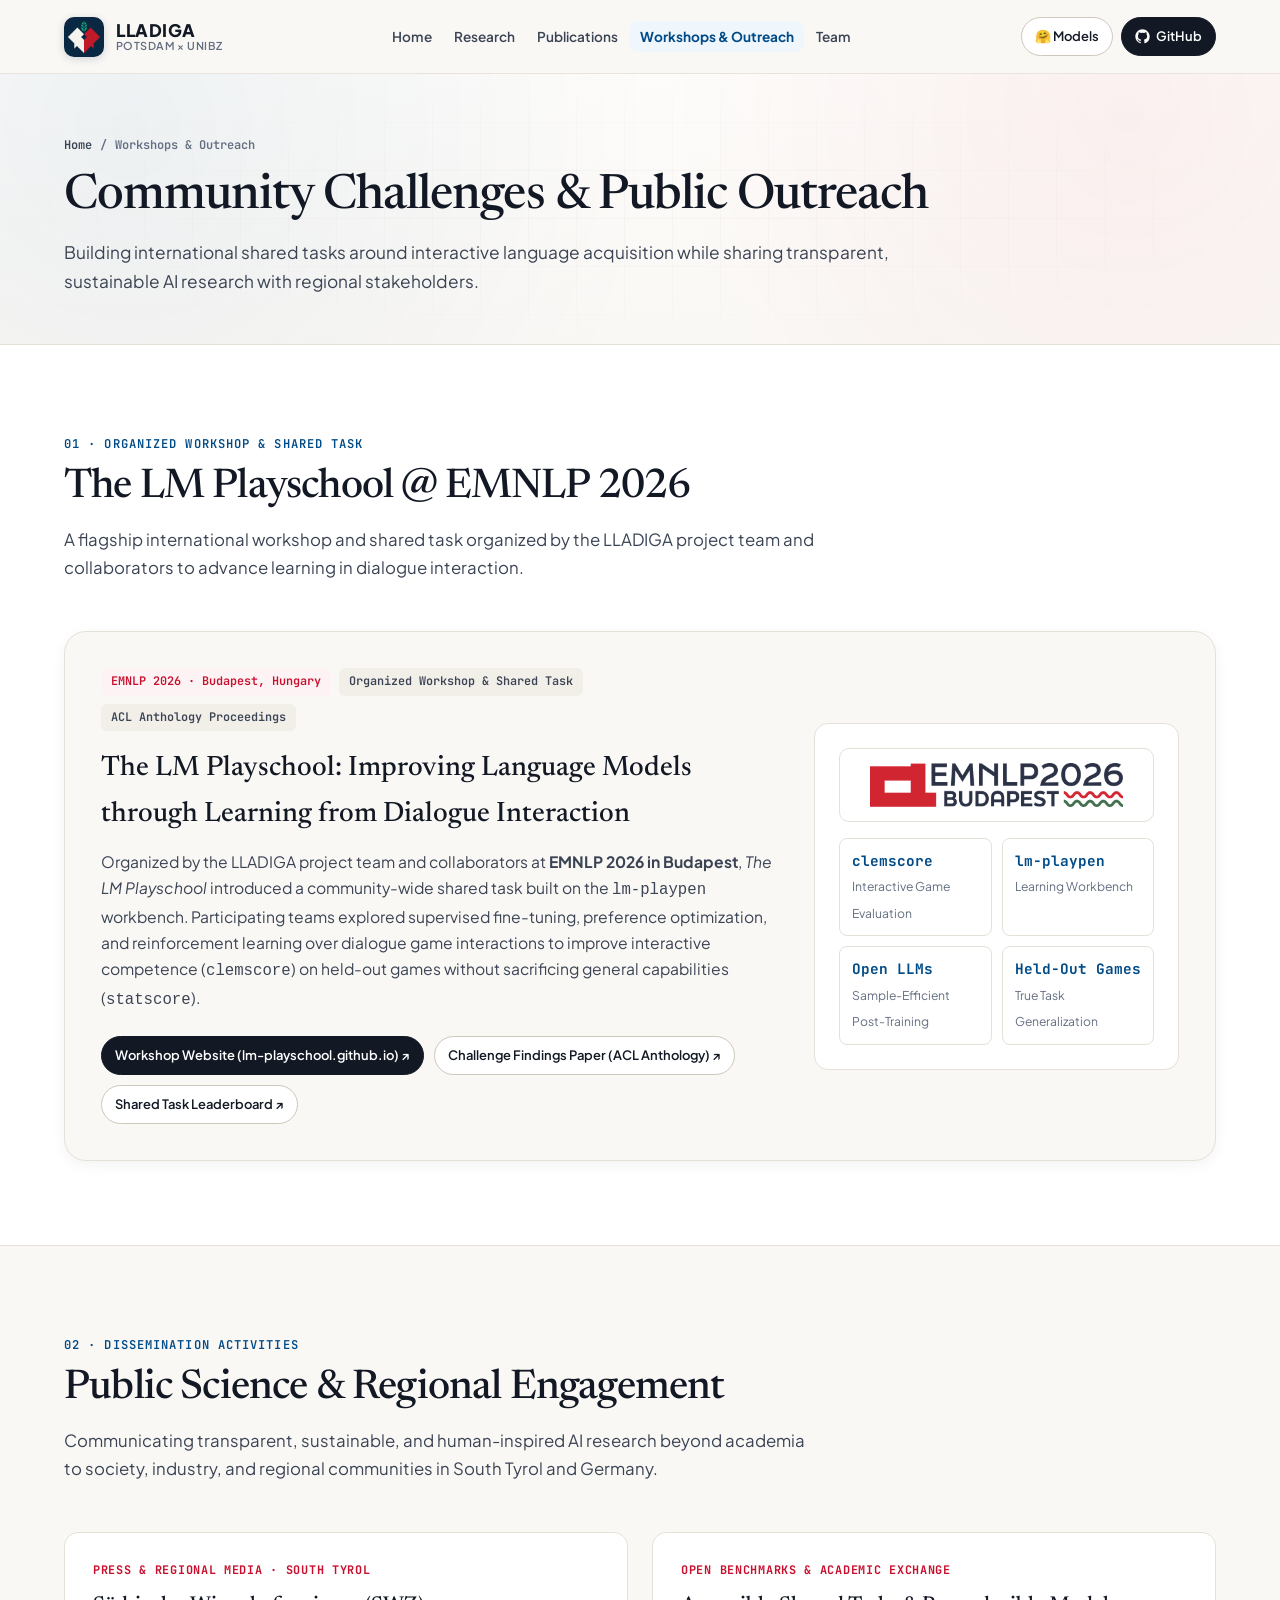
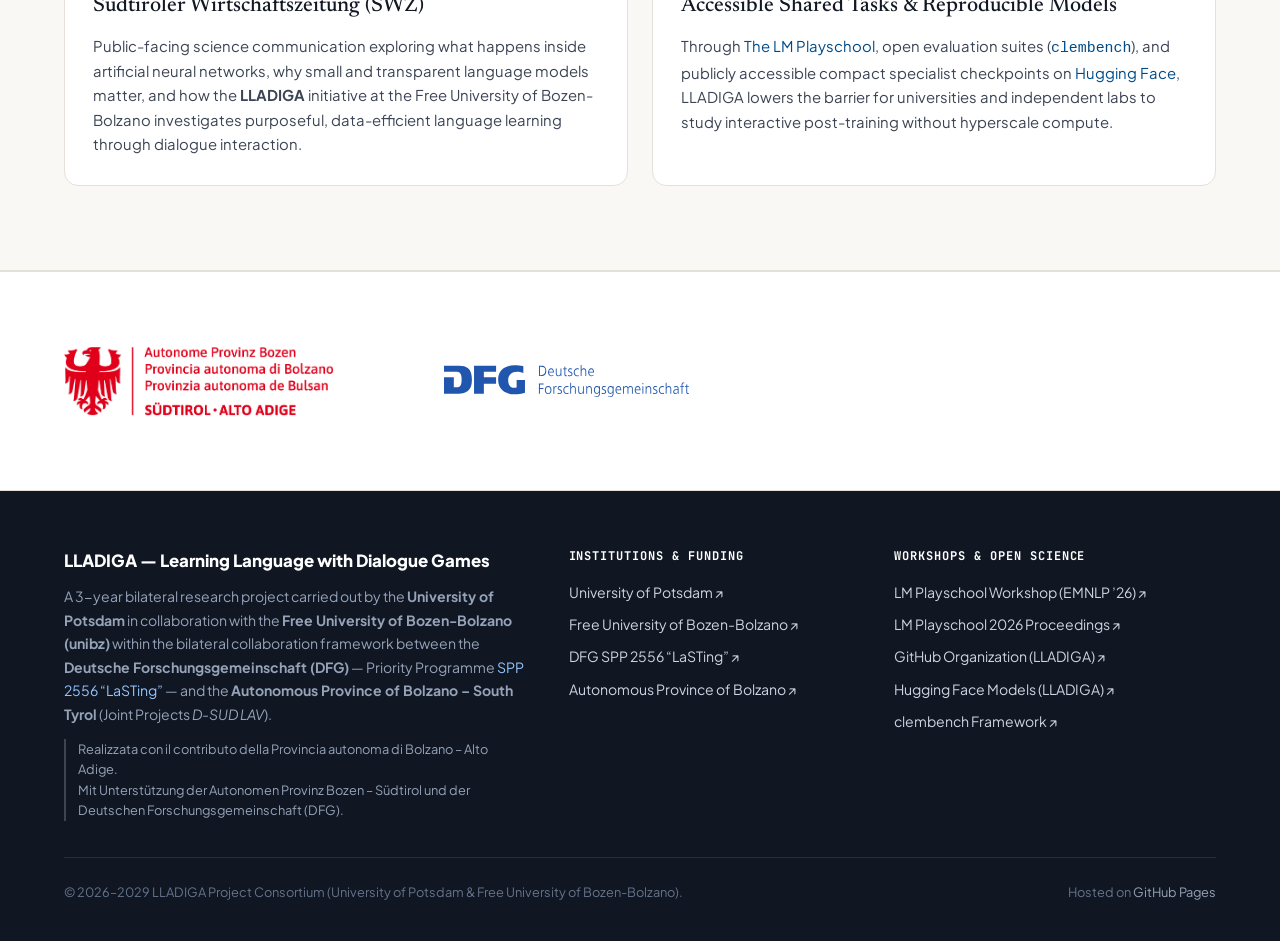
==== community/index.html @ 2b4e980a "Refactor into multi-page architecture and add custom LLADIGA emblem icon" ====
<!DOCTYPE html>
<html lang="en">
<head>
  <meta charset="utf-8" />
  <meta name="viewport" content="width=device-width, initial-scale=1" />
  <title>Workshops &amp; Public Outreach — LLADIGA | University of Potsdam &amp; unibz</title>
  <meta name="description" content="Community challenges, The LM Playschool Workshop @ EMNLP 2026 organized by the LLADIGA team, and regional public science outreach." />
  <link rel="canonical" href="https://lladiga.github.io/community/" />

  <meta property="og:type" content="website" />
  <meta property="og:site_name" content="LLADIGA Project" />
  <meta property="og:title" content="Workshops &amp; Public Outreach — LLADIGA" />
  <meta property="og:description" content="The LM Playschool Workshop &amp; Shared Task @ EMNLP 2026 and public dissemination activities in South Tyrol and Germany." />
  <meta property="og:url" content="https://lladiga.github.io/community/" />
  <meta property="og:image" content="https://lladiga.github.io/assets/img/lladiga-teaser.jpg" />

  <link rel="icon" type="image/png" sizes="64x64" href="/assets/img/favicon.png" />
  <link rel="apple-touch-icon" href="/assets/img/lladiga-icon.png" />

  <link rel="preconnect" href="https://fonts.googleapis.com" />
  <link rel="preconnect" href="https://fonts.gstatic.com" crossorigin />
  <link href="https://fonts.googleapis.com/css2?family=JetBrains+Mono:wght@400;500;600;700&amp;family=Newsreader:ital,opsz,wght@0,6..72,400;0,6..72,500;0,6..72,600;1,6..72,400;1,6..72,500&amp;family=Plus+Jakarta+Sans:wght@400;500;600;700;800&amp;display=swap" rel="stylesheet" />

  <link rel="stylesheet" href="/assets/css/styles.css" />
</head>
<body>
  <a href="#main-content" class="skip-link">Skip to main content</a>

  <header class="site-header" id="site-header">
    <div class="container nav-inner">
      <a href="/" class="brand-link" aria-label="LLADIGA Home">
        <img src="/assets/img/lladiga-icon.png" alt="LLADIGA Emblem" class="brand-mark" width="40" height="40" />
        <span class="brand-text-wrap">
          <span class="brand-acronym">LLADIGA</span>
          <span class="brand-sub">Potsdam × unibz</span>
        </span>
      </a>

      <nav aria-label="Primary Navigation">
        <ul class="nav-links" id="nav-links">
          <li><a href="/">Home</a></li>
          <li><a href="/research/">Research</a></li>
          <li><a href="/publications/">Publications</a></li>
          <li><a href="/community/" class="active" aria-current="page">Workshops &amp; Outreach</a></li>
          <li><a href="/team/">Team</a></li>
        </ul>
      </nav>

      <div class="nav-actions">
        <a href="https://huggingface.co/LLADIGA" target="_blank" rel="noopener noreferrer" class="btn-pill" title="LLADIGA Models on Hugging Face">
          <span>🤗 Models</span>
        </a>
        <a href="https://github.com/LLADIGA" target="_blank" rel="noopener noreferrer" class="btn-pill primary" title="LLADIGA GitHub Organization">
          <svg width="15" height="15" viewBox="0 0 24 24" fill="currentColor" aria-hidden="true"><path d="M12 .5C5.73.5.5 5.74.5 12.02c0 5.1 3.29 9.42 7.86 10.95.58.1.79-.25.79-.56v-2.02c-3.2.7-3.87-1.54-3.87-1.54-.52-1.34-1.28-1.7-1.28-1.7-1.05-.72.08-.7.08-.7 1.16.08 1.77 1.2 1.77 1.2 1.03 1.77 2.7 1.26 3.36.96.1-.75.4-1.26.73-1.55-2.55-.29-5.23-1.28-5.23-5.7 0-1.26.45-2.29 1.19-3.1-.12-.29-.52-1.47.11-3.06 0 0 .97-.31 3.18 1.18a11.05 11.05 0 0 1 5.8 0c2.2-1.49 3.17-1.18 3.17-1.18.63 1.59.23 2.77.12 3.06.74.81 1.18 1.84 1.18 3.1 0 4.43-2.69 5.4-5.25 5.69.41.36.78 1.06.78 2.14v3.17c0 .31.21.67.8.56A11.53 11.53 0 0 0 23.5 12.02C23.5 5.74 18.27.5 12 .5Z"/></svg>
          <span>GitHub</span>
        </a>
        <button class="mobile-menu-btn" id="mobile-menu-btn" aria-label="Toggle navigation menu" aria-expanded="false" aria-controls="nav-links">
          <svg width="20" height="20" viewBox="0 0 24 24" fill="none" stroke="currentColor" stroke-width="2.2" stroke-linecap="round"><line x1="3" y1="6" x2="21" y2="6"/><line x1="3" y1="12" x2="21" y2="12"/><line x1="3" y1="18" x2="21" y2="18"/></svg>
        </button>
      </div>
    </div>
  </header>

  <main id="main-content">
    <!-- Page Masthead -->
    <section class="page-hero">
      <div class="hero-grid-bg" aria-hidden="true"></div>
      <div class="container" style="position: relative;">
        <div class="breadcrumb">
          <a href="/">Home</a>
          <span>/</span>
          <span>Workshops &amp; Outreach</span>
        </div>
        <h1 class="page-hero-title">Community Challenges &amp; Public Outreach</h1>
        <p class="page-hero-desc">
          Building international shared tasks around interactive language acquisition while sharing transparent, sustainable AI research with regional stakeholders.
        </p>
      </div>
    </section>

    <!-- 1. Community Challenges: The LM Playschool @ EMNLP 2026 -->
    <section class="section alt-bg">
      <div class="container">
        <div class="section-header">
          <span class="section-kicker">01 · Organized Workshop &amp; Shared Task</span>
          <h2 class="section-title">The LM Playschool @ EMNLP 2026</h2>
          <p class="section-desc">
            A flagship international workshop and shared task organized by the LLADIGA project team and collaborators to advance learning in dialogue interaction.
          </p>
        </div>

        <div class="challenge-spotlight" style="background: var(--bg-canvas);">
          <div>
            <div class="event-meta-pills">
              <span class="event-pill live">EMNLP 2026 · Budapest, Hungary</span>
              <span class="event-pill">Organized Workshop &amp; Shared Task</span>
              <span class="event-pill">ACL Anthology Proceedings</span>
            </div>
            <h3>The LM Playschool: Improving Language Models through Learning from Dialogue Interaction</h3>
            <p>
              Organized by the LLADIGA project team and collaborators at <strong>EMNLP 2026 in Budapest</strong>, <em>The LM Playschool</em> introduced a community-wide shared task built on the <code>lm-playpen</code> workbench. Participating teams explored supervised fine-tuning, preference optimization, and reinforcement learning over dialogue game interactions to improve interactive competence (<code>clemscore</code>) on held-out games without sacrificing general capabilities (<code>statscore</code>).
            </p>
            <div class="pub-actions">
              <a href="https://lm-playschool.github.io/" target="_blank" rel="noopener noreferrer" class="btn-pill primary">
                <span>Workshop Website (lm-playschool.github.io) ↗</span>
              </a>
              <a href="https://aclanthology.org/2026.lmplayschool-1.9/" target="_blank" rel="noopener noreferrer" class="btn-pill">
                <span>Challenge Findings Paper (ACL Anthology) ↗</span>
              </a>
              <a href="https://lm-playschool.github.io/leaderboard" target="_blank" rel="noopener noreferrer" class="btn-pill">
                <span>Shared Task Leaderboard ↗</span>
              </a>
            </div>
          </div>

          <div class="challenge-side-card" style="background: var(--bg-surface);">
            <div class="emnlp-logo-wrap">
              <img src="/assets/img/logos/emnlp2026.png" alt="EMNLP 2026 Logo" loading="lazy" />
            </div>
            <div class="challenge-metrics">
              <div class="c-stat">
                <strong>clemscore</strong>
                <span>Interactive Game Evaluation</span>
              </div>
              <div class="c-stat">
                <strong>lm-playpen</strong>
                <span>Learning Workbench</span>
              </div>
              <div class="c-stat">
                <strong>Open LLMs</strong>
                <span>Sample-Efficient Post-Training</span>
              </div>
              <div class="c-stat">
                <strong>Held-Out Games</strong>
                <span>True Task Generalization</span>
              </div>
            </div>
          </div>
        </div>
      </div>
    </section>

    <!-- 2. Dissemination Activities -->
    <section class="section">
      <div class="container">
        <div class="section-header">
          <span class="section-kicker">02 · Dissemination Activities</span>
          <h2 class="section-title">Public Science &amp; Regional Engagement</h2>
          <p class="section-desc">
            Communicating transparent, sustainable, and human-inspired AI research beyond academia to society, industry, and regional communities in South Tyrol and Germany.
          </p>
        </div>

        <div class="dissem-grid">
          <article class="dissem-card" style="background: var(--bg-surface);">
            <div class="dissem-source">Press &amp; Regional Media · South Tyrol</div>
            <h3>Südtiroler Wirtschaftszeitung (SWZ)</h3>
            <p>
              Public-facing science communication exploring what happens inside artificial neural networks, why small and transparent language models matter, and how the <strong>LLADIGA</strong> initiative at the Free University of Bozen-Bolzano investigates purposeful, data-efficient language learning through dialogue interaction.
            </p>
          </article>

          <article class="dissem-card" style="background: var(--bg-surface);">
            <div class="dissem-source">Open Benchmarks &amp; Academic Exchange</div>
            <h3>Accessible Shared Tasks &amp; Reproducible Models</h3>
            <p>
              Through <a href="https://lm-playschool.github.io/" target="_blank" rel="noopener noreferrer">The LM Playschool</a>, open evaluation suites (<a href="https://clembench.github.io/" target="_blank" rel="noopener noreferrer"><code>clembench</code></a>), and publicly accessible compact specialist checkpoints on <a href="https://huggingface.co/LLADIGA" target="_blank" rel="noopener noreferrer">Hugging Face</a>, LLADIGA lowers the barrier for universities and independent labs to study interactive post-training without hyperscale compute.
            </p>
          </article>
        </div>
      </div>
    </section>

    <!-- Official Funding Logos Band -->
    <section class="funder-band" aria-label="Funding Institutions">
      <div class="container">
        <div class="funder-logos-row">
          <a href="https://home.provincia.bz.it/" target="_blank" rel="noopener noreferrer" class="logo-respect-zone-bolzano" title="Autonomous Province of Bolzano – South Tyrol">
            <img
              src="/assets/img/logos/provincia-bolzano.png"
              alt="Autonome Provinz Bozen – Provincia autonoma di Bolzano – Provinzia autonoma de Bulsan – Südtirol Alto Adige"
              class="logo-bolzano"
              width="270"
              height="70"
            />
          </a>

          <a href="https://www.dfg.de/en" target="_blank" rel="noopener noreferrer" class="logo-respect-zone-dfg" title="Deutsche Forschungsgemeinschaft (DFG)">
            <img
              src="/assets/img/logos/dfg-logo.svg"
              alt="DFG — Deutsche Forschungsgemeinschaft (German Research Foundation)"
              class="logo-dfg"
              width="245"
              height="70"
            />
          </a>
        </div>
      </div>
    </section>
  </main>

  <footer class="site-footer">
    <div class="container">
      <div class="footer-grid">
        <div>
          <p class="footer-brand-title">LLADIGA — Learning Language with Dialogue Games</p>
          <p class="footer-acknowledgment">
            A 3-year bilateral research project carried out by the <strong>University of Potsdam</strong> in collaboration with the <strong>Free University of Bozen-Bolzano (unibz)</strong> within the bilateral collaboration framework between the <strong>Deutsche Forschungsgemeinschaft (DFG)</strong> — Priority Programme <a href="https://www.lasting-spp.org/" target="_blank" rel="noopener noreferrer" style="color: #93C5FD;">SPP 2556 “LaSTing”</a> — and the <strong>Autonomous Province of Bolzano – South Tyrol</strong> (Joint Projects <em>D-SUD LAV</em>).
          </p>
          <p class="footer-acknowledgment-i18n">
            Realizzata con il contributo della Provincia autonoma di Bolzano – Alto Adige.<br />
            Mit Unterstützung der Autonomen Provinz Bozen – Südtirol und der Deutschen Forschungsgemeinschaft (DFG).
          </p>
        </div>

        <div class="footer-col">
          <h4>Institutions &amp; Funding</h4>
          <ul class="footer-links">
            <li><a href="https://www.uni-potsdam.de/en/" target="_blank" rel="noopener noreferrer">University of Potsdam ↗</a></li>
            <li><a href="https://www.unibz.it/" target="_blank" rel="noopener noreferrer">Free University of Bozen-Bolzano ↗</a></li>
            <li><a href="https://www.lasting-spp.org/" target="_blank" rel="noopener noreferrer">DFG SPP 2556 “LaSTing” ↗</a></li>
            <li><a href="https://home.provincia.bz.it/" target="_blank" rel="noopener noreferrer">Autonomous Province of Bolzano ↗</a></li>
          </ul>
        </div>

        <div class="footer-col">
          <h4>Workshops &amp; Open Science</h4>
          <ul class="footer-links">
            <li><a href="https://lm-playschool.github.io/" target="_blank" rel="noopener noreferrer">LM Playschool Workshop (EMNLP ’26) ↗</a></li>
            <li><a href="https://aclanthology.org/2026.lmplayschool-1.9/" target="_blank" rel="noopener noreferrer">LM Playschool 2026 Proceedings ↗</a></li>
            <li><a href="https://github.com/LLADIGA" target="_blank" rel="noopener noreferrer">GitHub Organization (LLADIGA) ↗</a></li>
            <li><a href="https://huggingface.co/LLADIGA" target="_blank" rel="noopener noreferrer">Hugging Face Models (LLADIGA) ↗</a></li>
            <li><a href="https://clembench.github.io/" target="_blank" rel="noopener noreferrer">clembench Framework ↗</a></li>
          </ul>
        </div>
      </div>

      <div class="footer-bottom">
        <span>© 2026–2029 LLADIGA Project Consortium (University of Potsdam &amp; Free University of Bozen-Bolzano).</span>
        <span>Hosted on <a href="https://github.com/LLADIGA/lladiga.github.io" target="_blank" rel="noopener noreferrer" style="color: #94A3B8;">GitHub Pages</a></span>
      </div>
    </div>
  </footer>

  <script src="/assets/js/site-data.js"></script>
  <script src="/assets/js/main.js"></script>
</body>
</html>
---- assets/css/styles.css ----
/* ==========================================================================
   LLADIGA — Learning Language with Dialogue Games
   Editorial Academic Flagship Design System
   University of Potsdam × Free University of Bozen-Bolzano (unibz)
   ========================================================================== */

:root {
  /* Surfaces & Ink */
  --bg-canvas: #FAF8F5;
  --bg-surface: #FFFFFF;
  --bg-subtle: #F2EFE9;
  --bg-elevated: #101826;
  --bg-terminal: #0D1420;

  --ink-primary: #121824;
  --ink-secondary: #3B4454;
  --ink-muted: #646E82;
  --ink-on-dark: #F8FAFC;

  /* Institutional & Thematic Accents */
  --accent-crimson: #C8102E;      /* South Tyrol / Bolzano crimson */
  --accent-crimson-soft: #FDF2F4;
  --accent-blue: #004B87;         /* DFG & Potsdam Prussian blue */
  --accent-blue-soft: #EFF6FC;
  --accent-teal: #0D746B;         /* Interactive reward & sustainability */
  --accent-teal-soft: #ECFDF8;
  --accent-amber: #B45309;
  --accent-amber-soft: #FEF3C7;

  /* Borders & Shadows */
  --border-subtle: #E5E0D8;
  --border-strong: #CEC7BC;
  --shadow-xs: 0 1px 2px rgba(18, 24, 36, 0.04);
  --shadow-sm: 0 4px 14px rgba(18, 24, 36, 0.05);
  --shadow-md: 0 12px 32px rgba(18, 24, 36, 0.08);
  --shadow-lg: 0 24px 56px rgba(18, 24, 36, 0.12);

  /* Typography */
  --font-serif: 'Newsreader', Georgia, 'Times New Roman', serif;
  --font-sans: 'Plus Jakarta Sans', -apple-system, BlinkMacSystemFont, 'Segoe UI', Roboto, sans-serif;
  --font-mono: 'JetBrains Mono', ui-monospace, SFMono-Regular, Menlo, Monaco, Consolas, monospace;

  /* Layout */
  --container-max: 1200px;
  --radius-sm: 8px;
  --radius-md: 14px;
  --radius-lg: 22px;
  --header-height: 74px;
}

*, *::before, *::after {
  box-sizing: border-box;
}

html {
  scroll-behavior: smooth;
  scroll-padding-top: calc(var(--header-height) + 20px);
  font-size: 16px;
}

body {
  margin: 0;
  font-family: var(--font-sans);
  background-color: var(--bg-canvas);
  color: var(--ink-primary);
  line-height: 1.65;
  -webkit-font-smoothing: antialiased;
  text-rendering: optimizeLegibility;
  overflow-x: hidden;
}

a {
  color: var(--accent-blue);
  text-decoration: none;
  transition: color 0.18s ease, opacity 0.18s ease;
}

a:hover {
  color: var(--accent-crimson);
}

img {
  max-width: 100%;
  display: block;
}

/* Skip Link for Accessibility */
.skip-link {
  position: absolute;
  top: -100px;
  left: 16px;
  background: var(--ink-primary);
  color: #fff;
  padding: 10px 18px;
  border-radius: var(--radius-sm);
  z-index: 9999;
  font-weight: 600;
}

.skip-link:focus {
  top: 12px;
}

.container {
  width: 100%;
  max-width: var(--container-max);
  margin: 0 auto;
  padding: 0 24px;
}

/* ==========================================================================
   Sticky Top Navigation
   ========================================================================== */
.site-header {
  position: sticky;
  top: 0;
  z-index: 1000;
  height: var(--header-height);
  background: rgba(250, 248, 245, 0.88);
  backdrop-filter: blur(14px);
  -webkit-backdrop-filter: blur(14px);
  border-bottom: 1px solid rgba(229, 224, 216, 0.85);
  transition: box-shadow 0.2s ease;
}

.site-header.scrolled {
  box-shadow: var(--shadow-xs);
}

.nav-inner {
  height: 100%;
  display: flex;
  align-items: center;
  justify-content: space-between;
  gap: 20px;
}

.brand-link {
  display: inline-flex;
  align-items: center;
  gap: 12px;
  color: var(--ink-primary);
  font-weight: 800;
  letter-spacing: -0.02em;
}

.brand-link:hover {
  color: var(--ink-primary);
}

.brand-mark {
  width: 40px;
  height: 40px;
  border-radius: 10px;
  object-fit: cover;
  flex-shrink: 0;
  box-shadow: 0 2px 8px rgba(13, 37, 63, 0.18);
}

.brand-text-wrap {
  display: flex;
  flex-direction: column;
  line-height: 1.1;
}

.brand-acronym {
  font-size: 1.08rem;
  font-weight: 800;
  letter-spacing: 0.03em;
}

.brand-sub {
  font-size: 0.68rem;
  font-weight: 600;
  color: var(--ink-muted);
  letter-spacing: 0.04em;
  text-transform: uppercase;
  white-space: nowrap;
}

.nav-links {
  display: flex;
  align-items: center;
  gap: 2px;
  list-style: none;
  margin: 0;
  padding: 0;
}

.nav-links a {
  padding: 7px 10px;
  border-radius: 8px;
  font-size: 0.85rem;
  font-weight: 600;
  color: var(--ink-secondary);
  white-space: nowrap;
  transition: background 0.16s ease, color 0.16s ease;
}

.nav-links a:hover {
  color: var(--ink-primary);
  background: rgba(18, 24, 36, 0.06);
}

.nav-links a.active {
  color: var(--accent-blue);
  background: var(--accent-blue-soft);
  font-weight: 700;
}

.nav-actions {
  display: flex;
  align-items: center;
  gap: 8px;
  flex-shrink: 0;
}

.btn-pill {
  display: inline-flex;
  align-items: center;
  gap: 6px;
  padding: 8px 13px;
  border-radius: 999px;
  font-size: 0.81rem;
  font-weight: 600;
  white-space: nowrap;
  border: 1px solid var(--border-strong);
  background: var(--bg-surface);
  color: var(--ink-primary);
  transition: all 0.18s ease;
}

.btn-pill:hover {
  border-color: var(--ink-primary);
  color: var(--ink-primary);
  transform: translateY(-1px);
  box-shadow: var(--shadow-xs);
}

.btn-pill.primary {
  background: var(--ink-primary);
  border-color: var(--ink-primary);
  color: #FFFFFF;
}

.btn-pill.primary:hover {
  background: var(--accent-blue);
  border-color: var(--accent-blue);
  color: #FFFFFF;
}

.mobile-menu-btn {
  display: none;
  background: transparent;
  border: 1px solid var(--border-strong);
  border-radius: 8px;
  padding: 8px 10px;
  color: var(--ink-primary);
  cursor: pointer;
}

/* ==========================================================================
   Hero Section
   ========================================================================== */
.hero {
  position: relative;
  padding: 72px 0 64px;
  overflow: hidden;
  border-bottom: 1px solid var(--border-subtle);
  background:
    radial-gradient(circle at 12% 18%, rgba(0, 75, 135, 0.065), transparent 42%),
    radial-gradient(circle at 88% 12%, rgba(200, 16, 46, 0.06), transparent 38%),
    linear-gradient(180deg, #FDFCFA 0%, var(--bg-canvas) 100%);
}

.hero-grid-bg {
  position: absolute;
  inset: 0;
  background-image:
    linear-gradient(to right, rgba(18, 24, 36, 0.03) 1px, transparent 1px),
    linear-gradient(to bottom, rgba(18, 24, 36, 0.03) 1px, transparent 1px);
  background-size: 48px 48px;
  mask-image: radial-gradient(ellipse at center, rgba(0, 0, 0, 0.7) 20%, transparent 75%);
  -webkit-mask-image: radial-gradient(ellipse at center, rgba(0, 0, 0, 0.7) 20%, transparent 75%);
  pointer-events: none;
}

.hero-layout {
  position: relative;
  display: grid;
  grid-template-columns: 1.04fr 0.96fr;
  gap: 44px;
  align-items: center;
}

.eyebrow-group {
  display: flex;
  flex-wrap: wrap;
  align-items: center;
  gap: 10px;
  margin-bottom: 22px;
}

.badge {
  display: inline-flex;
  align-items: center;
  gap: 7px;
  padding: 5px 12px;
  border-radius: 999px;
  font-size: 0.76rem;
  font-weight: 700;
  letter-spacing: 0.03em;
  text-transform: uppercase;
}

.badge-spp {
  background: var(--accent-blue-soft);
  color: var(--accent-blue);
  border: 1px solid rgba(0, 75, 135, 0.18);
}

.badge-bilateral {
  background: var(--accent-crimson-soft);
  color: var(--accent-crimson);
  border: 1px solid rgba(200, 16, 46, 0.18);
}

.badge-dot {
  width: 7px;
  height: 7px;
  border-radius: 50%;
  background: currentColor;
}

.hero-title {
  font-family: var(--font-serif);
  font-size: clamp(2.5rem, 4.6vw, 3.85rem);
  font-weight: 500;
  line-height: 1.08;
  letter-spacing: -0.025em;
  margin: 0 0 22px;
  color: var(--ink-primary);
}

.hero-title em {
  font-style: italic;
  color: var(--accent-blue);
  font-weight: 500;
}

.hero-lead {
  font-size: 1.12rem;
  line-height: 1.72;
  color: var(--ink-secondary);
  margin: 0 0 28px;
  max-width: 64ch;
}

.hero-cta-row {
  display: flex;
  flex-wrap: wrap;
  gap: 12px;
  margin-bottom: 36px;
}

.btn-lg {
  display: inline-flex;
  align-items: center;
  gap: 9px;
  padding: 13px 22px;
  border-radius: 12px;
  font-size: 0.94rem;
  font-weight: 700;
  transition: all 0.2s ease;
  cursor: pointer;
}

.btn-lg.solid {
  background: var(--ink-primary);
  color: #FFFFFF;
  border: 1px solid var(--ink-primary);
  box-shadow: 0 8px 20px rgba(18, 24, 36, 0.14);
}

.btn-lg.solid:hover {
  background: var(--accent-blue);
  border-color: var(--accent-blue);
  transform: translateY(-2px);
}

.btn-lg.outline {
  background: var(--bg-surface);
  color: var(--ink-primary);
  border: 1px solid var(--border-strong);
}

.btn-lg.outline:hover {
  border-color: var(--ink-primary);
  transform: translateY(-2px);
  box-shadow: var(--shadow-sm);
}

.hero-meta-strip {
  display: grid;
  grid-template-columns: repeat(3, 1fr);
  gap: 16px;
  padding-top: 24px;
  border-top: 1px solid var(--border-subtle);
}

.meta-item {
  display: flex;
  flex-direction: column;
  gap: 2px;
}

.meta-kicker {
  font-size: 0.72rem;
  font-weight: 700;
  text-transform: uppercase;
  letter-spacing: 0.06em;
  color: var(--ink-muted);
}

.meta-val {
  font-size: 0.93rem;
  font-weight: 700;
  color: var(--ink-primary);
}

/* Hero Right: Conceptual Teaser & Paradigm Card */
.teaser-card {
  background: var(--bg-surface);
  border: 1px solid var(--border-subtle);
  border-radius: var(--radius-lg);
  padding: 18px;
  box-shadow: var(--shadow-lg);
  position: relative;
}

.teaser-card::before {
  content: "";
  position: absolute;
  top: 0;
  left: 24px;
  right: 24px;
  height: 3px;
  border-radius: 0 0 4px 4px;
  background: linear-gradient(90deg, var(--accent-blue), var(--accent-teal), var(--accent-crimson));
}

.teaser-frame {
  border-radius: 14px;
  overflow: hidden;
  border: 1px solid var(--border-subtle);
  background: var(--bg-canvas);
  margin-bottom: 14px;
}

.teaser-frame img {
  width: 100%;
  height: auto;
  display: block;
}

.teaser-contrast-row {
  display: grid;
  grid-template-columns: 1fr 1fr;
  gap: 10px;
}

.teaser-mini-box {
  padding: 11px 13px;
  border-radius: 10px;
  border: 1px solid var(--border-subtle);
  background: var(--bg-canvas);
}

.teaser-mini-box.active-paradigm {
  background: linear-gradient(135deg, rgba(0, 75, 135, 0.045), rgba(13, 116, 107, 0.075));
  border-color: rgba(13, 116, 107, 0.32);
}

.teaser-mini-kicker {
  display: block;
  font-family: var(--font-mono);
  font-size: 0.68rem;
  font-weight: 700;
  text-transform: uppercase;
  letter-spacing: 0.05em;
  color: var(--ink-muted);
  margin-bottom: 3px;
}

.teaser-mini-box.active-paradigm .teaser-mini-kicker {
  color: var(--accent-teal);
}

.teaser-mini-text {
  margin: 0;
  font-size: 0.8rem;
  line-height: 1.45;
  color: var(--ink-secondary);
}

.teaser-mini-text strong {
  color: var(--ink-primary);
}

/* Legacy Paradigm Card */
.paradigm-card {
  background: var(--bg-surface);
  border: 1px solid var(--border-subtle);
  border-radius: var(--radius-lg);
  padding: 26px;
  box-shadow: var(--shadow-md);
  position: relative;
}

.paradigm-card::before {
  content: "";
  position: absolute;
  top: 0;
  left: 24px;
  right: 24px;
  height: 3px;
  border-radius: 0 0 4px 4px;
  background: linear-gradient(90deg, var(--accent-blue), var(--accent-teal), var(--accent-crimson));
}

.paradigm-header {
  display: flex;
  justify-content: space-between;
  align-items: center;
  margin-bottom: 18px;
}

.paradigm-label {
  font-family: var(--font-mono);
  font-size: 0.73rem;
  font-weight: 600;
  text-transform: uppercase;
  letter-spacing: 0.06em;
  color: var(--ink-muted);
}

.eco-pill {
  display: inline-flex;
  align-items: center;
  gap: 5px;
  font-size: 0.73rem;
  font-weight: 700;
  white-space: nowrap;
  flex-shrink: 0;
  color: var(--accent-teal);
  background: var(--accent-teal-soft);
  padding: 4px 10px;
  border-radius: 999px;
}

.paradigm-track {
  border: 1px solid var(--border-subtle);
  border-radius: var(--radius-md);
  padding: 16px;
  margin-bottom: 14px;
  background: var(--bg-canvas);
}

.paradigm-track.highlight {
  background: linear-gradient(135deg, rgba(0, 75, 135, 0.04), rgba(13, 116, 107, 0.06));
  border-color: rgba(13, 116, 107, 0.32);
}

.track-head {
  display: flex;
  justify-content: space-between;
  align-items: baseline;
  margin-bottom: 8px;
}

.track-title {
  font-size: 0.92rem;
  font-weight: 700;
  color: var(--ink-primary);
}

.track-tag {
  font-family: var(--font-mono);
  font-size: 0.7rem;
  padding: 2px 8px;
  border-radius: 6px;
  background: rgba(18, 24, 36, 0.07);
  color: var(--ink-secondary);
}

.paradigm-track.highlight .track-tag {
  background: var(--accent-teal);
  color: #FFFFFF;
}

.pipeline-steps {
  display: flex;
  flex-wrap: wrap;
  align-items: center;
  gap: 6px;
  font-size: 0.8rem;
  color: var(--ink-secondary);
}

.step-chip {
  padding: 4px 9px;
  background: var(--bg-surface);
  border: 1px solid var(--border-subtle);
  border-radius: 6px;
  font-weight: 500;
}

.step-arrow {
  color: var(--ink-muted);
  font-family: var(--font-mono);
  font-size: 0.78rem;
}

.track-caption {
  margin: 10px 0 0;
  font-size: 0.81rem;
  color: var(--ink-muted);
  line-height: 1.5;
}

.paradigm-quote {
  margin: 16px 0 0;
  padding: 12px 14px;
  border-left: 3px solid var(--accent-blue);
  background: var(--bg-subtle);
  border-radius: 0 8px 8px 0;
  font-family: var(--font-serif);
  font-style: italic;
  font-size: 0.98rem;
  color: var(--ink-primary);
}

/* ==========================================================================
   Subpage Masthead & Home Gateway Cards
   ========================================================================== */
.page-hero {
  position: relative;
  padding: 56px 0 48px;
  border-bottom: 1px solid var(--border-subtle);
  background:
    radial-gradient(circle at 10% 20%, rgba(0, 75, 135, 0.06), transparent 45%),
    radial-gradient(circle at 88% 15%, rgba(200, 16, 46, 0.05), transparent 40%),
    linear-gradient(180deg, #FDFCFA 0%, var(--bg-canvas) 100%);
  overflow: hidden;
}

.breadcrumb {
  display: inline-flex;
  align-items: center;
  gap: 8px;
  font-family: var(--font-mono);
  font-size: 0.75rem;
  font-weight: 600;
  color: var(--ink-muted);
  margin-bottom: 14px;
}

.breadcrumb a {
  color: var(--ink-secondary);
}

.breadcrumb a:hover {
  color: var(--accent-blue);
}

.page-hero-title {
  font-family: var(--font-serif);
  font-size: clamp(2.15rem, 3.8vw, 3.1rem);
  font-weight: 500;
  line-height: 1.12;
  letter-spacing: -0.02em;
  margin: 0 0 14px;
  color: var(--ink-primary);
}

.page-hero-desc {
  font-size: 1.08rem;
  line-height: 1.68;
  color: var(--ink-secondary);
  margin: 0;
  max-width: 68ch;
}

.gateway-grid {
  display: grid;
  grid-template-columns: repeat(2, 1fr);
  gap: 22px;
}

.gateway-card {
  display: flex;
  flex-direction: column;
  justify-content: space-between;
  background: var(--bg-surface);
  border: 1px solid var(--border-subtle);
  border-radius: var(--radius-md);
  padding: 28px 30px;
  color: var(--ink-primary);
  transition: transform 0.2s ease, box-shadow 0.2s ease, border-color 0.2s ease;
}

.gateway-card:hover {
  color: var(--ink-primary);
  transform: translateY(-3px);
  box-shadow: var(--shadow-md);
  border-color: var(--accent-blue);
}

.gateway-kicker {
  font-family: var(--font-mono);
  font-size: 0.74rem;
  font-weight: 700;
  text-transform: uppercase;
  letter-spacing: 0.08em;
  color: var(--accent-blue);
  margin-bottom: 8px;
}

.gateway-card h3 {
  font-family: var(--font-serif);
  font-size: 1.45rem;
  font-weight: 500;
  margin: 0 0 10px;
  color: var(--ink-primary);
}

.gateway-card p {
  margin: 0 0 18px;
  font-size: 0.94rem;
  color: var(--ink-secondary);
  line-height: 1.62;
}

.gateway-cta {
  display: inline-flex;
  align-items: center;
  gap: 6px;
  font-size: 0.85rem;
  font-weight: 700;
  color: var(--accent-blue);
}

.gateway-card:hover .gateway-cta {
  color: var(--accent-crimson);
}

.inst-grid {
  display: grid;
  grid-template-columns: repeat(2, 1fr);
  gap: 24px;
}

.inst-card {
  background: var(--bg-surface);
  border: 1px solid var(--border-subtle);
  border-radius: var(--radius-md);
  padding: 28px;
}

.inst-card h3 {
  font-family: var(--font-serif);
  font-size: 1.35rem;
  font-weight: 500;
  margin: 0 0 8px;
}

.inst-card p {
  margin: 0 0 14px;
  font-size: 0.92rem;
  color: var(--ink-secondary);
}

/* ==========================================================================
   Generic Section Scaffolding
   ========================================================================== */
.section {
  padding: 84px 0;
  border-bottom: 1px solid var(--border-subtle);
}

.section.alt-bg {
  background: var(--bg-surface);
}

.section-header {
  max-width: 760px;
  margin-bottom: 48px;
}

.section-kicker {
  display: inline-block;
  font-family: var(--font-mono);
  font-size: 0.76rem;
  font-weight: 600;
  text-transform: uppercase;
  letter-spacing: 0.09em;
  color: var(--accent-blue);
  margin-bottom: 10px;
}

.section-title {
  font-family: var(--font-serif);
  font-size: clamp(1.95rem, 3.2vw, 2.65rem);
  font-weight: 500;
  line-height: 1.16;
  letter-spacing: -0.02em;
  margin: 0 0 14px;
  color: var(--ink-primary);
}

.section-desc {
  font-size: 1.05rem;
  color: var(--ink-secondary);
  margin: 0;
  line-height: 1.7;
}

/* ==========================================================================
   Vision & Core Question Split
   ========================================================================== */
.vision-grid {
  display: grid;
  grid-template-columns: 1.1fr 0.9fr;
  gap: 48px;
  align-items: start;
}

.prose-editorial p {
  font-size: 1.06rem;
  line-height: 1.78;
  color: var(--ink-secondary);
  margin: 0 0 20px;
}

.prose-editorial p.dropcap::first-letter {
  font-family: var(--font-serif);
  float: left;
  font-size: 3.4rem;
  line-height: 0.85;
  padding-right: 10px;
  padding-top: 4px;
  color: var(--accent-blue);
  font-weight: 600;
}

.vision-highlights {
  display: grid;
  gap: 16px;
}

.highlight-box {
  background: var(--bg-canvas);
  border: 1px solid var(--border-subtle);
  border-radius: var(--radius-md);
  padding: 22px 24px;
  transition: transform 0.2s ease, box-shadow 0.2s ease;
}

.highlight-box:hover {
  transform: translateY(-2px);
  box-shadow: var(--shadow-sm);
}

.highlight-box h3 {
  margin: 0 0 8px;
  font-size: 1.04rem;
  font-weight: 700;
  display: flex;
  align-items: center;
  gap: 10px;
}

.highlight-icon {
  width: 30px;
  height: 30px;
  border-radius: 8px;
  display: inline-flex;
  align-items: center;
  justify-content: center;
  font-size: 0.95rem;
  flex-shrink: 0;
}

.highlight-box p {
  margin: 0;
  font-size: 0.92rem;
  color: var(--ink-secondary);
  line-height: 1.6;
}

/* ==========================================================================
   Interactive Dialogue Game Explorer
   ========================================================================== */
.sandbox-shell {
  background: var(--bg-terminal);
  color: var(--ink-on-dark);
  border-radius: var(--radius-lg);
  border: 1px solid rgba(255, 255, 255, 0.1);
  box-shadow: var(--shadow-lg);
  overflow: hidden;
}

.sandbox-topbar {
  display: flex;
  flex-wrap: wrap;
  align-items: center;
  justify-content: space-between;
  gap: 16px;
  padding: 16px 24px;
  background: rgba(255, 255, 255, 0.04);
  border-bottom: 1px solid rgba(255, 255, 255, 0.09);
}

.game-tabs {
  display: flex;
  flex-wrap: wrap;
  gap: 8px;
}

.game-tab {
  background: rgba(255, 255, 255, 0.06);
  color: #CBD5E1;
  border: 1px solid rgba(255, 255, 255, 0.12);
  padding: 8px 14px;
  border-radius: 9px;
  font-family: var(--font-sans);
  font-size: 0.84rem;
  font-weight: 600;
  cursor: pointer;
  transition: all 0.18s ease;
}

.game-tab:hover {
  background: rgba(255, 255, 255, 0.12);
  color: #FFFFFF;
}

.game-tab.active {
  background: #FFFFFF;
  color: var(--ink-primary);
  border-color: #FFFFFF;
}

.sandbox-controls {
  display: flex;
  align-items: center;
  gap: 8px;
}

.ctrl-btn {
  background: rgba(255, 255, 255, 0.08);
  color: #F8FAFC;
  border: 1px solid rgba(255, 255, 255, 0.16);
  padding: 7px 13px;
  border-radius: 8px;
  font-size: 0.8rem;
  font-weight: 600;
  cursor: pointer;
  display: inline-flex;
  align-items: center;
  gap: 6px;
  transition: all 0.16s ease;
}

.ctrl-btn:hover {
  background: rgba(255, 255, 255, 0.16);
}

.ctrl-btn.accent {
  background: #0D9488;
  border-color: #14B8A6;
  color: #FFFFFF;
}

.ctrl-btn.accent:hover {
  background: #0F766E;
}

.sandbox-body {
  display: grid;
  grid-template-columns: 1.35fr 0.65fr;
  min-height: 430px;
}

.dialogue-stream-pane {
  padding: 24px;
  border-right: 1px solid rgba(255, 255, 255, 0.08);
  display: flex;
  flex-direction: column;
  justify-content: space-between;
}

.game-context-banner {
  background: rgba(255, 255, 255, 0.05);
  border: 1px solid rgba(255, 255, 255, 0.1);
  border-radius: 10px;
  padding: 12px 16px;
  margin-bottom: 18px;
  font-size: 0.84rem;
  color: #CBD5E1;
  display: flex;
  flex-wrap: wrap;
  justify-content: space-between;
  gap: 10px;
}

.game-context-banner code {
  font-family: var(--font-mono);
  color: #5EEAD4;
  background: rgba(94, 234, 212, 0.1);
  padding: 2px 6px;
  border-radius: 4px;
}

.turns-list {
  display: flex;
  flex-direction: column;
  gap: 12px;
  min-height: 260px;
}

.turn-bubble {
  padding: 12px 15px;
  border-radius: 12px;
  font-size: 0.88rem;
  line-height: 1.55;
  max-width: 90%;
  animation: fadeSlideIn 0.25s ease forwards;
}

@keyframes fadeSlideIn {
  from {
    opacity: 0;
    transform: translateY(6px);
  }
  to {
    opacity: 1;
    transform: translateY(0);
  }
}

.turn-bubble.gm {
  align-self: center;
  max-width: 96%;
  width: 100%;
  background: rgba(245, 158, 11, 0.11);
  border: 1px solid rgba(245, 158, 11, 0.3);
  color: #FDE68A;
  font-family: var(--font-mono);
  font-size: 0.79rem;
}

.turn-bubble.p1 {
  align-self: flex-start;
  background: rgba(56, 189, 248, 0.12);
  border: 1px solid rgba(56, 189, 248, 0.28);
  color: #E0F2FE;
}

.turn-bubble.p2 {
  align-self: flex-end;
  background: rgba(167, 243, 208, 0.11);
  border: 1px solid rgba(167, 243, 208, 0.28);
  color: #ECFDF5;
}

.turn-role {
  display: flex;
  justify-content: space-between;
  gap: 16px;
  font-family: var(--font-mono);
  font-size: 0.71rem;
  text-transform: uppercase;
  letter-spacing: 0.05em;
  opacity: 0.8;
  margin-bottom: 4px;
  font-weight: 700;
}

.turn-pre {
  font-family: var(--font-mono);
  font-size: 0.78rem;
  white-space: pre;
  line-height: 1.3;
  background: rgba(0, 0, 0, 0.32);
  padding: 8px 10px;
  border-radius: 6px;
  margin-top: 6px;
  overflow-x: auto;
}

.telemetry-pane {
  padding: 24px;
  background: rgba(0, 0, 0, 0.2);
  display: flex;
  flex-direction: column;
  gap: 18px;
}

.telemetry-title {
  font-family: var(--font-mono);
  font-size: 0.74rem;
  text-transform: uppercase;
  letter-spacing: 0.08em;
  color: #94A3B8;
  margin: 0;
}

.metric-cards {
  display: grid;
  grid-template-columns: 1fr 1fr;
  gap: 10px;
}

.metric-card {
  background: rgba(255, 255, 255, 0.04);
  border: 1px solid rgba(255, 255, 255, 0.08);
  border-radius: 10px;
  padding: 12px;
}

.metric-card .m-label {
  font-size: 0.72rem;
  color: #94A3B8;
  display: block;
  margin-bottom: 4px;
}

.metric-card .m-value {
  font-family: var(--font-mono);
  font-size: 1.05rem;
  font-weight: 700;
  color: #F8FAFC;
}

.metric-card .m-value.good {
  color: #34D399;
}

.signal-box {
  background: rgba(13, 148, 136, 0.12);
  border: 1px solid rgba(20, 184, 166, 0.3);
  border-radius: 10px;
  padding: 14px;
}

.signal-box h4 {
  margin: 0 0 6px;
  font-size: 0.82rem;
  color: #5EEAD4;
  font-family: var(--font-mono);
}

.signal-box p {
  margin: 0;
  font-size: 0.81rem;
  color: #CCFBF1;
  line-height: 1.55;
}

.competencies-tags {
  display: flex;
  flex-wrap: wrap;
  gap: 6px;
}

.comp-tag {
  font-size: 0.73rem;
  padding: 4px 9px;
  border-radius: 999px;
  background: rgba(255, 255, 255, 0.07);
  color: #CBD5E1;
  border: 1px solid rgba(255, 255, 255, 0.1);
}

/* ==========================================================================
   Research Pillars Grid
   ========================================================================== */
.pillars-grid {
  display: grid;
  grid-template-columns: repeat(2, 1fr);
  gap: 24px;
}

.pillar-card {
  background: var(--bg-surface);
  border: 1px solid var(--border-subtle);
  border-radius: var(--radius-md);
  padding: 30px;
  display: flex;
  flex-direction: column;
  justify-content: space-between;
  transition: transform 0.2s ease, box-shadow 0.2s ease, border-color 0.2s ease;
}

.pillar-card:hover {
  transform: translateY(-3px);
  box-shadow: var(--shadow-md);
  border-color: var(--border-strong);
}

.pillar-num {
  font-family: var(--font-mono);
  font-size: 0.76rem;
  font-weight: 700;
  color: var(--accent-crimson);
  letter-spacing: 0.08em;
  text-transform: uppercase;
  margin-bottom: 10px;
}

.pillar-card h3 {
  font-family: var(--font-serif);
  font-size: 1.42rem;
  font-weight: 500;
  margin: 0 0 12px;
  color: var(--ink-primary);
}

.pillar-card p {
  margin: 0 0 18px;
  font-size: 0.95rem;
  color: var(--ink-secondary);
  line-height: 1.68;
}

.pillar-tags {
  display: flex;
  flex-wrap: wrap;
  gap: 7px;
  margin-top: auto;
}

.pillar-tags span {
  font-family: var(--font-mono);
  font-size: 0.72rem;
  padding: 4px 9px;
  border-radius: 6px;
  background: var(--bg-subtle);
  color: var(--ink-secondary);
}

/* ==========================================================================
   SPP 2556 LaSTing & Bilateral Framework Banner
   ========================================================================== */
.spp-feature {
  background: linear-gradient(135deg, #0D253F 0%, #15395E 100%);
  color: #F8FAFC;
  border-radius: var(--radius-lg);
  padding: 42px;
  display: grid;
  grid-template-columns: 1.15fr 0.85fr;
  gap: 36px;
  align-items: center;
  box-shadow: var(--shadow-md);
}

.spp-feature .section-kicker {
  color: #7DD3FC;
}

.spp-feature h3 {
  font-family: var(--font-serif);
  font-size: clamp(1.65rem, 2.6vw, 2.15rem);
  font-weight: 500;
  margin: 0 0 14px;
  line-height: 1.2;
}

.spp-feature p {
  color: #CBD5E1;
  font-size: 0.98rem;
  line-height: 1.7;
  margin: 0 0 22px;
}

.spp-axes {
  background: rgba(255, 255, 255, 0.06);
  border: 1px solid rgba(255, 255, 255, 0.14);
  border-radius: var(--radius-md);
  padding: 24px;
}

.spp-axes h4 {
  margin: 0 0 14px;
  font-family: var(--font-mono);
  font-size: 0.76rem;
  text-transform: uppercase;
  letter-spacing: 0.08em;
  color: #93C5FD;
}

.spp-axis-list {
  list-style: none;
  padding: 0;
  margin: 0;
  display: grid;
  gap: 10px;
}

.spp-axis-list li {
  display: flex;
  align-items: center;
  gap: 10px;
  font-size: 0.9rem;
  color: #F1F5F9;
}

.axis-check {
  width: 20px;
  height: 20px;
  border-radius: 50%;
  background: rgba(52, 211, 153, 0.2);
  color: #34D399;
  display: inline-flex;
  align-items: center;
  justify-content: center;
  font-size: 0.75rem;
  font-weight: 800;
  flex-shrink: 0;
}

/* ==========================================================================
   Community Challenges & Events (LM Playschool @ EMNLP 2026)
   ========================================================================== */
.challenge-spotlight {
  background: var(--bg-surface);
  border: 1px solid var(--border-subtle);
  border-radius: var(--radius-lg);
  padding: 36px;
  box-shadow: var(--shadow-sm);
  display: grid;
  grid-template-columns: 1.3fr 0.7fr;
  gap: 36px;
  align-items: center;
}

.event-meta-pills {
  display: flex;
  flex-wrap: wrap;
  gap: 8px;
  margin-bottom: 14px;
}

.event-pill {
  font-family: var(--font-mono);
  font-size: 0.74rem;
  font-weight: 600;
  padding: 4px 10px;
  border-radius: 6px;
  background: var(--bg-subtle);
  color: var(--ink-secondary);
}

.event-pill.live {
  background: var(--accent-crimson-soft);
  color: var(--accent-crimson);
}

.challenge-spotlight h3 {
  font-family: var(--font-serif);
  font-size: 1.75rem;
  font-weight: 500;
  margin: 0 0 12px;
}

.challenge-spotlight p {
  color: var(--ink-secondary);
  margin: 0 0 22px;
  font-size: 0.98rem;
}

.challenge-side-card {
  background: var(--bg-canvas);
  border: 1px solid var(--border-subtle);
  border-radius: var(--radius-md);
  padding: 24px;
  display: flex;
  flex-direction: column;
  gap: 16px;
}

.emnlp-logo-wrap {
  background: #FFFFFF;
  border: 1px solid var(--border-subtle);
  border-radius: 10px;
  padding: 14px 18px;
  display: flex;
  justify-content: center;
}

.emnlp-logo-wrap img {
  max-height: 44px;
  width: auto;
}

.challenge-metrics {
  display: grid;
  grid-template-columns: 1fr 1fr;
  gap: 10px;
}

.c-stat {
  background: var(--bg-surface);
  border: 1px solid var(--border-subtle);
  border-radius: 8px;
  padding: 10px 12px;
}

.c-stat strong {
  display: block;
  font-family: var(--font-mono);
  font-size: 0.9rem;
  color: var(--accent-blue);
}

.c-stat span {
  font-size: 0.76rem;
  color: var(--ink-muted);
}

/* ==========================================================================
   Publications, Reports & Artifacts
   ========================================================================== */
.pub-toolbar {
  display: flex;
  flex-wrap: wrap;
  justify-content: space-between;
  align-items: center;
  gap: 16px;
  margin-bottom: 24px;
}

.filter-tabs {
  display: flex;
  flex-wrap: wrap;
  gap: 8px;
}

.filter-btn {
  padding: 7px 14px;
  border-radius: 999px;
  border: 1px solid var(--border-subtle);
  background: var(--bg-surface);
  color: var(--ink-secondary);
  font-size: 0.84rem;
  font-weight: 600;
  cursor: pointer;
  transition: all 0.16s ease;
}

.filter-btn:hover,
.filter-btn.active {
  background: var(--ink-primary);
  color: #FFFFFF;
  border-color: var(--ink-primary);
}

.pub-list {
  display: grid;
  gap: 18px;
}

.pub-card {
  background: var(--bg-surface);
  border: 1px solid var(--border-subtle);
  border-radius: var(--radius-md);
  padding: 26px 28px;
  transition: border-color 0.18s ease, box-shadow 0.18s ease;
}

.pub-card:hover {
  border-color: var(--border-strong);
  box-shadow: var(--shadow-sm);
}

.pub-top {
  display: flex;
  flex-wrap: wrap;
  align-items: center;
  gap: 10px;
  margin-bottom: 8px;
}

.pub-badge {
  font-family: var(--font-mono);
  font-size: 0.72rem;
  font-weight: 700;
  padding: 3px 9px;
  border-radius: 6px;
  text-transform: uppercase;
}

.pub-badge.published {
  background: var(--accent-blue-soft);
  color: var(--accent-blue);
}

.pub-badge.prep {
  background: var(--accent-amber-soft);
  color: var(--accent-amber);
}

.pub-venue {
  font-size: 0.84rem;
  font-weight: 600;
  color: var(--ink-muted);
}

.pub-title {
  font-family: var(--font-serif);
  font-size: 1.32rem;
  font-weight: 500;
  margin: 0 0 8px;
  color: var(--ink-primary);
}

.pub-authors {
  font-size: 0.9rem;
  color: var(--ink-secondary);
  margin: 0 0 14px;
  line-height: 1.55;
}

.pub-actions {
  display: flex;
  flex-wrap: wrap;
  gap: 10px;
}

.pub-action-btn {
  display: inline-flex;
  align-items: center;
  gap: 6px;
  font-size: 0.8rem;
  font-weight: 600;
  padding: 6px 12px;
  border-radius: 7px;
  border: 1px solid var(--border-strong);
  background: var(--bg-canvas);
  color: var(--ink-primary);
  cursor: pointer;
}

.pub-action-btn:hover {
  border-color: var(--accent-blue);
  color: var(--accent-blue);
}

.bibtex-drawer {
  display: none;
  margin-top: 16px;
  background: var(--bg-terminal);
  color: #E2E8F0;
  border-radius: 10px;
  padding: 16px;
  position: relative;
}

.bibtex-drawer.open {
  display: block;
}

.bibtex-drawer pre {
  margin: 0;
  font-family: var(--font-mono);
  font-size: 0.77rem;
  line-height: 1.5;
  overflow-x: auto;
}

.copy-bib-btn {
  position: absolute;
  top: 12px;
  right: 12px;
  background: rgba(255, 255, 255, 0.12);
  color: #FFFFFF;
  border: 1px solid rgba(255, 255, 255, 0.2);
  padding: 5px 10px;
  border-radius: 6px;
  font-size: 0.74rem;
  font-weight: 600;
  cursor: pointer;
}

.copy-bib-btn:hover {
  background: rgba(255, 255, 255, 0.22);
}

/* Open Resources Strip */
.resources-grid {
  margin-top: 32px;
  display: grid;
  grid-template-columns: repeat(3, 1fr);
  gap: 20px;
}

.resource-card {
  background: var(--bg-canvas);
  border: 1px solid var(--border-subtle);
  border-radius: var(--radius-md);
  padding: 22px;
  display: flex;
  flex-direction: column;
  justify-content: space-between;
}

.resource-card h4 {
  margin: 0 0 8px;
  font-size: 1.02rem;
  color: var(--ink-primary);
}

.resource-card p {
  margin: 0 0 16px;
  font-size: 0.88rem;
  color: var(--ink-secondary);
}

/* ==========================================================================
   Team / Consortium Section
   ========================================================================== */
.team-group {
  margin-bottom: 44px;
}

.team-group:last-child {
  margin-bottom: 0;
}

.team-group-title {
  font-family: var(--font-mono);
  font-size: 0.78rem;
  font-weight: 700;
  text-transform: uppercase;
  letter-spacing: 0.08em;
  color: var(--ink-muted);
  margin: 0 0 20px;
  padding-bottom: 10px;
  border-bottom: 1px solid var(--border-subtle);
}

.team-grid {
  display: grid;
  grid-template-columns: repeat(2, minmax(0, 1fr));
  gap: 22px;
}

.person-card {
  background: var(--bg-surface);
  border: 1px solid var(--border-subtle);
  border-radius: var(--radius-md);
  padding: 22px;
  display: flex;
  align-items: center;
  gap: 16px;
  transition: transform 0.18s ease, box-shadow 0.18s ease;
}

.person-card:hover {
  transform: translateY(-2px);
  box-shadow: var(--shadow-sm);
}

.person-avatar {
  width: 72px;
  height: 72px;
  border-radius: 50%;
  object-fit: cover;
  object-position: center 18%;
  border: 2px solid var(--bg-subtle);
  flex-shrink: 0;
  background: var(--bg-subtle);
}

.person-info {
  min-width: 0;
}

.person-name {
  margin: 0 0 3px;
  font-size: 1rem;
  font-weight: 700;
  color: var(--ink-primary);
  line-height: 1.25;
}

.person-role {
  margin: 0 0 4px;
  font-size: 0.82rem;
  font-weight: 600;
  color: var(--accent-blue);
}

.person-affil {
  margin: 0 0 8px;
  font-size: 0.8rem;
  color: var(--ink-muted);
  line-height: 1.35;
}

.person-links {
  display: flex;
  gap: 10px;
  font-size: 0.76rem;
  font-weight: 600;
}

/* ==========================================================================
   Dissemination & Public Science
   ========================================================================== */
.dissem-grid {
  display: grid;
  grid-template-columns: repeat(2, 1fr);
  gap: 24px;
}

.dissem-card {
  background: var(--bg-canvas);
  border: 1px solid var(--border-subtle);
  border-radius: var(--radius-md);
  padding: 28px;
}

.dissem-source {
  font-family: var(--font-mono);
  font-size: 0.74rem;
  font-weight: 700;
  text-transform: uppercase;
  letter-spacing: 0.06em;
  color: var(--accent-crimson);
  margin-bottom: 8px;
}

.dissem-card h3 {
  font-family: var(--font-serif);
  font-size: 1.35rem;
  font-weight: 500;
  margin: 0 0 10px;
}

.dissem-card p {
  margin: 0;
  font-size: 0.93rem;
  color: var(--ink-secondary);
}

/* ==========================================================================
   Funding Logos & Compliant Footer
   Strictly adheres to "Linee guida per soggetti finanziati"
   (Provincia autonoma di Bolzano – Alto Adige, pages 54–55):
   1. Official trilingual red logo on high-contrast pure white (#FFFFFF).
   2. Left-aligned ("allineato a sinistra, anche in presenza di altri loghi").
   3. Width >= 180px at all screen sizes (set to 260px desktop / >= 200px mobile).
   4. Clear space ("Area di rispetto >= 2X") around the logo via generous padding.
   5. Textual acknowledgment placed separately in the footer, not attached to logo.
   ========================================================================== */
.funder-band {
  background: #FFFFFF;
  border-top: 1px solid var(--border-subtle);
  border-bottom: 1px solid var(--border-subtle);
  padding: 52px 0;
}

.funder-logos-row {
  display: flex;
  flex-wrap: wrap;
  align-items: center;
  justify-content: flex-start; /* Strict left-alignment per Bolzano guidelines */
  gap: 64px;
}

.logo-respect-zone-bolzano {
  /* Enforces >= 2X clear space around the official Province of Bolzano logo */
  background: #FFFFFF;
  padding: 22px 26px 22px 0;
  display: inline-flex;
  align-items: center;
  justify-content: flex-start;
}

.logo-bolzano {
  width: 270px;
  min-width: 210px; /* Strictly > 180px minimum requirement */
  height: auto;
  display: block;
}

.logo-respect-zone-dfg {
  background: #FFFFFF;
  padding: 22px 20px;
  display: inline-flex;
  align-items: center;
}

.logo-dfg {
  width: 245px;
  min-width: 185px;
  height: auto;
  display: block;
}

.site-footer {
  background: #101622;
  color: #CBD5E1;
  padding: 56px 0 44px;
  font-size: 0.88rem;
}

.footer-grid {
  display: grid;
  grid-template-columns: 1.3fr 0.8fr 0.9fr;
  gap: 40px;
  padding-bottom: 36px;
  border-bottom: 1px solid rgba(255, 255, 255, 0.1);
}

.footer-brand-title {
  color: #FFFFFF;
  font-weight: 800;
  font-size: 1.05rem;
  margin: 0 0 10px;
}

.footer-acknowledgment {
  color: #94A3B8;
  line-height: 1.68;
  margin: 0 0 12px;
}

.footer-acknowledgment-i18n {
  font-size: 0.8rem;
  color: #94A3B8;
  border-left: 2px solid rgba(255, 255, 255, 0.2);
  padding-left: 12px;
  margin: 12px 0 0;
  line-height: 1.6;
}

.footer-col h4 {
  color: #FFFFFF;
  font-family: var(--font-mono);
  font-size: 0.75rem;
  text-transform: uppercase;
  letter-spacing: 0.08em;
  margin: 0 0 14px;
}

.footer-links {
  list-style: none;
  padding: 0;
  margin: 0;
  display: grid;
  gap: 9px;
}

.footer-links a {
  color: #CBD5E1;
}

.footer-links a:hover {
  color: #FFFFFF;
}

.footer-bottom {
  padding-top: 24px;
  display: flex;
  flex-wrap: wrap;
  justify-content: space-between;
  gap: 12px;
  font-size: 0.8rem;
  color: #64748B;
}

/* ==========================================================================
   Responsive Design
   ========================================================================== */
@media (max-width: 1120px) {
  .nav-links {
    display: none;
    position: absolute;
    top: var(--header-height);
    left: 0;
    right: 0;
    background: var(--bg-surface);
    flex-direction: column;
    align-items: stretch;
    padding: 16px 24px;
    border-bottom: 1px solid var(--border-subtle);
    box-shadow: var(--shadow-md);
  }

  .nav-links.open {
    display: flex;
  }

  .mobile-menu-btn {
    display: inline-flex;
  }
}

@media (max-width: 980px) {
  .hero-layout,
  .vision-grid,
  .sandbox-body,
  .spp-feature,
  .challenge-spotlight,
  .footer-grid {
    grid-template-columns: 1fr;
  }

  .dialogue-stream-pane {
    border-right: none;
    border-bottom: 1px solid rgba(255, 255, 255, 0.08);
  }

  .pillars-grid,
  .resources-grid,
  .dissem-grid,
  .team-grid,
  .gateway-grid,
  .inst-grid {
    grid-template-columns: 1fr;
  }
}

@media (max-width: 520px) {
  .nav-actions .btn-pill:not(.primary) {
    display: none;
  }
}

@media (max-width: 600px) {
  .hero {
    padding: 48px 0;
  }

  .hero-meta-strip,
  .teaser-contrast-row {
    grid-template-columns: 1fr;
    gap: 12px;
  }

  .section {
    padding: 60px 0;
  }

  .spp-feature,
  .challenge-spotlight,
  .pillar-card {
    padding: 24px;
  }

  .funder-logos-row {
    gap: 32px;
  }

  .logo-bolzano {
    width: 220px;
    min-width: 195px; /* Always strictly > 180px per Bolzano guideline */
  }
}

@media (prefers-reduced-motion: reduce) {
  html {
    scroll-behavior: auto;
  }
  *, *::before, *::after {
    animation-duration: 0.01ms !important;
    transition-duration: 0.01ms !important;
  }
}
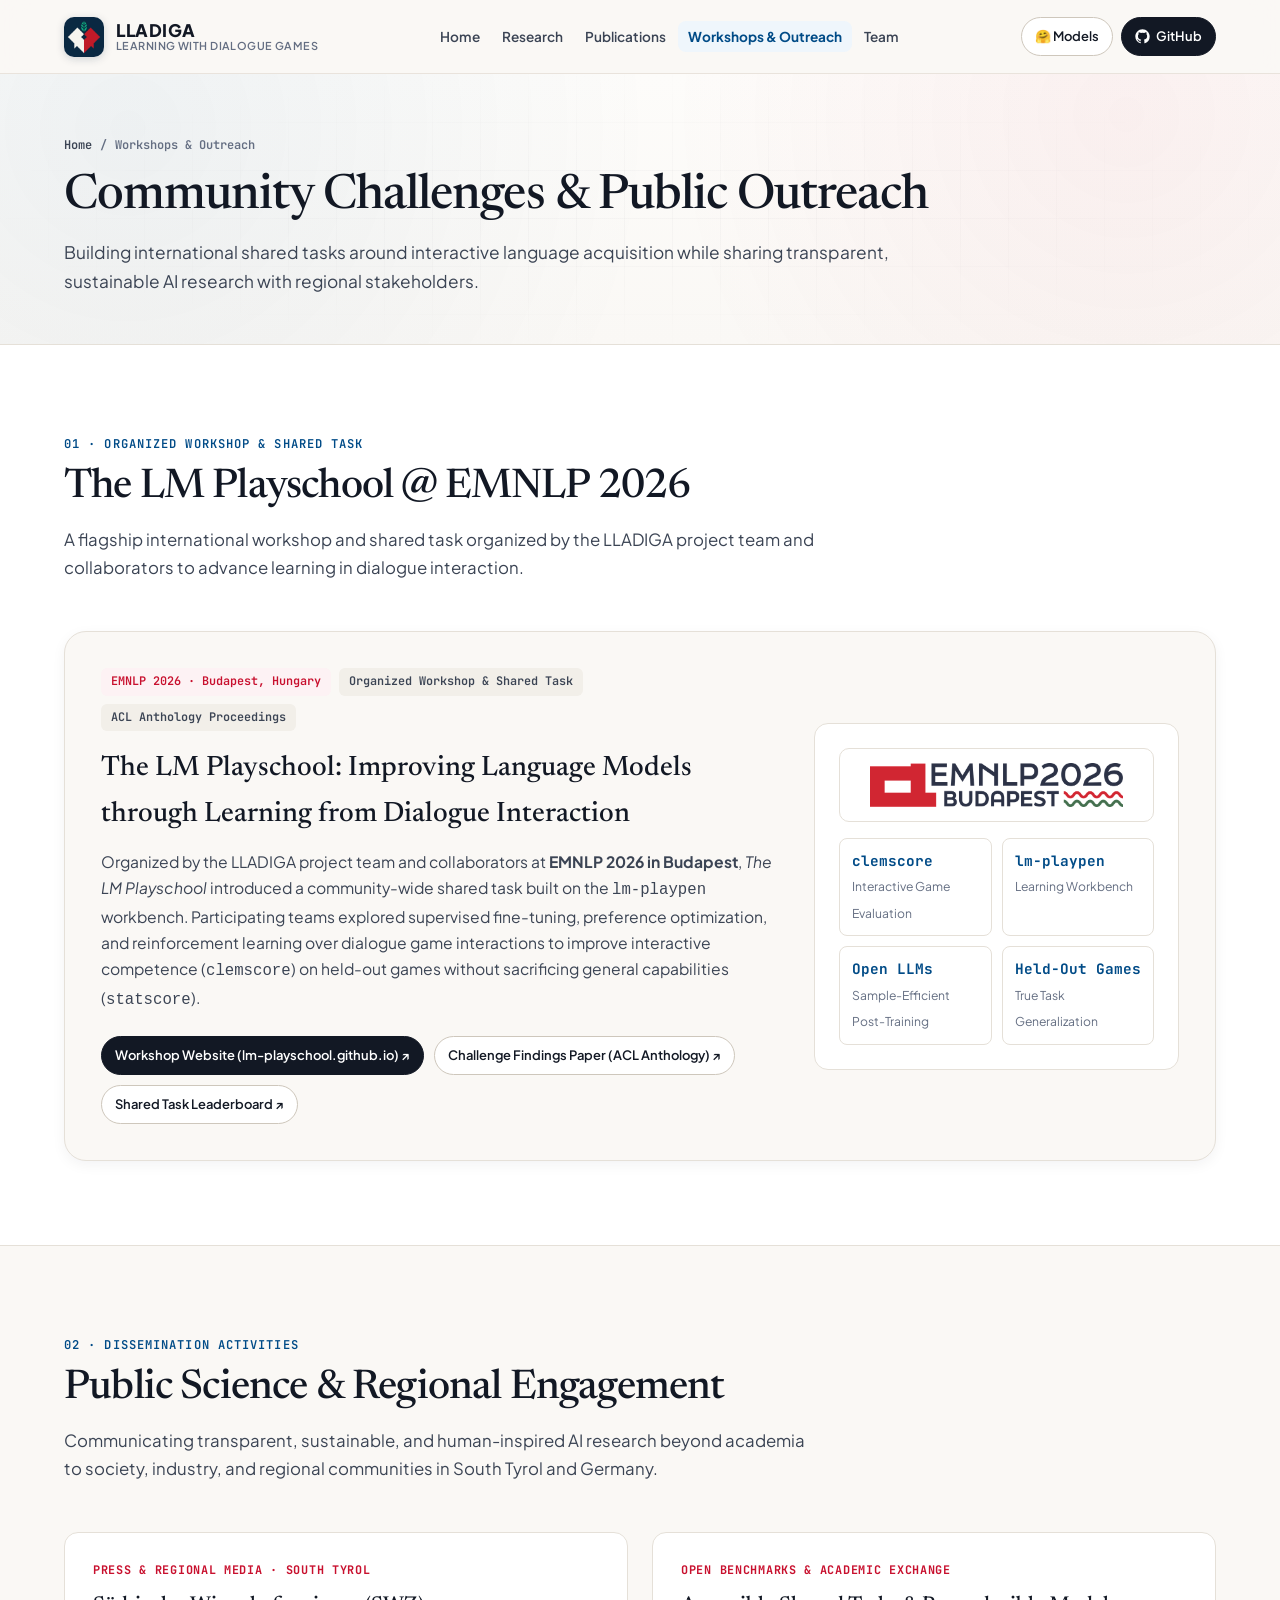
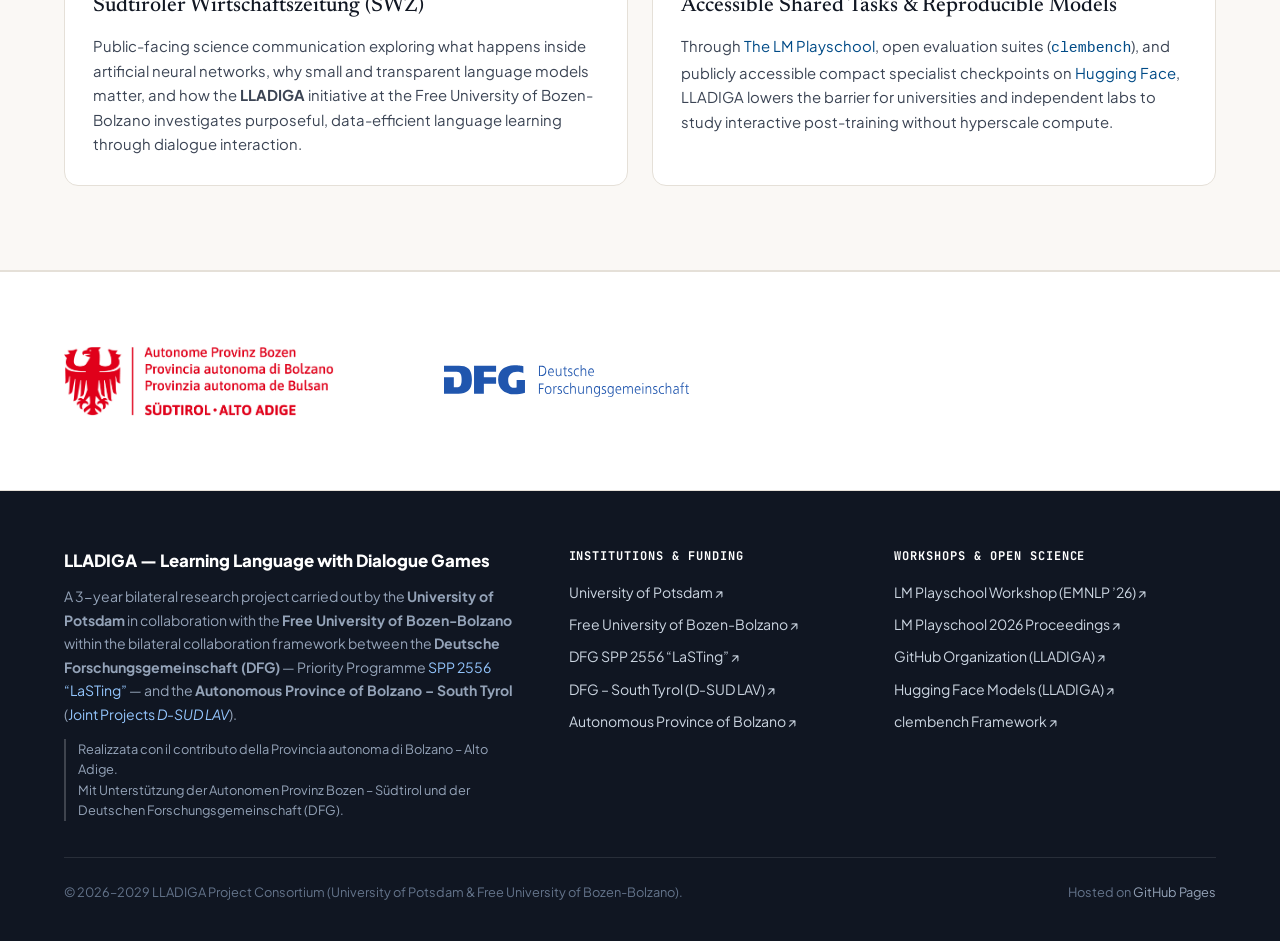
==== commit fc276c9f: "Link DFG-South Tyrol (D-SUD LAV) programme, spell out university names in full, and remove past cont" ====
--- a/community/index.html
+++ b/community/index.html
@@ -3,7 +3,7 @@
 <head>
   <meta charset="utf-8" />
   <meta name="viewport" content="width=device-width, initial-scale=1" />
-  <title>Workshops &amp; Public Outreach — LLADIGA | University of Potsdam &amp; unibz</title>
+  <title>Workshops &amp; Public Outreach — LLADIGA | University of Potsdam &amp; Free University of Bozen-Bolzano</title>
   <meta name="description" content="Community challenges, The LM Playschool Workshop @ EMNLP 2026 organized by the LLADIGA team, and regional public science outreach." />
   <link rel="canonical" href="https://lladiga.github.io/community/" />
 
@@ -32,7 +32,7 @@
         <img src="/assets/img/lladiga-icon.png" alt="LLADIGA Emblem" class="brand-mark" width="40" height="40" />
         <span class="brand-text-wrap">
           <span class="brand-acronym">LLADIGA</span>
-          <span class="brand-sub">Potsdam × unibz</span>
+          <span class="brand-sub">Learning with Dialogue Games</span>
         </span>
       </a>
 
@@ -205,7 +205,7 @@
         <div>
           <p class="footer-brand-title">LLADIGA — Learning Language with Dialogue Games</p>
           <p class="footer-acknowledgment">
-            A 3-year bilateral research project carried out by the <strong>University of Potsdam</strong> in collaboration with the <strong>Free University of Bozen-Bolzano (unibz)</strong> within the bilateral collaboration framework between the <strong>Deutsche Forschungsgemeinschaft (DFG)</strong> — Priority Programme <a href="https://www.lasting-spp.org/" target="_blank" rel="noopener noreferrer" style="color: #93C5FD;">SPP 2556 “LaSTing”</a> — and the <strong>Autonomous Province of Bolzano – South Tyrol</strong> (Joint Projects <em>D-SUD LAV</em>).
+            A 3-year bilateral research project carried out by the <strong>University of Potsdam</strong> in collaboration with the <strong>Free University of Bozen-Bolzano</strong> within the bilateral collaboration framework between the <strong>Deutsche Forschungsgemeinschaft (DFG)</strong> — Priority Programme <a href="https://www.lasting-spp.org/" target="_blank" rel="noopener noreferrer" style="color: #93C5FD;">SPP 2556 “LaSTing”</a> — and the <strong>Autonomous Province of Bolzano – South Tyrol</strong> (<a href="https://www.dfg.de/de/foerderung/foerdermoeglichkeiten/programme/inter-foerdermassnahmen/antragstellung-suedtirol" target="_blank" rel="noopener noreferrer" style="color: #93C5FD;">Joint Projects <em>D-SUD LAV</em></a>).
           </p>
           <p class="footer-acknowledgment-i18n">
             Realizzata con il contributo della Provincia autonoma di Bolzano – Alto Adige.<br />
@@ -219,6 +219,7 @@
             <li><a href="https://www.uni-potsdam.de/en/" target="_blank" rel="noopener noreferrer">University of Potsdam ↗</a></li>
             <li><a href="https://www.unibz.it/" target="_blank" rel="noopener noreferrer">Free University of Bozen-Bolzano ↗</a></li>
             <li><a href="https://www.lasting-spp.org/" target="_blank" rel="noopener noreferrer">DFG SPP 2556 “LaSTing” ↗</a></li>
+            <li><a href="https://www.dfg.de/de/foerderung/foerdermoeglichkeiten/programme/inter-foerdermassnahmen/antragstellung-suedtirol" target="_blank" rel="noopener noreferrer">DFG – South Tyrol (D-SUD LAV) ↗</a></li>
             <li><a href="https://home.provincia.bz.it/" target="_blank" rel="noopener noreferrer">Autonomous Province of Bolzano ↗</a></li>
           </ul>
         </div>
--- a/assets/css/styles.css
+++ b/assets/css/styles.css
@@ -317,12 +317,26 @@
   background: var(--accent-blue-soft);
   color: var(--accent-blue);
   border: 1px solid rgba(0, 75, 135, 0.18);
+  transition: all 0.18s ease;
+}
+
+.badge-spp:hover {
+  background: rgba(0, 75, 135, 0.14);
+  border-color: rgba(0, 75, 135, 0.35);
+  color: var(--accent-blue);
 }
 
 .badge-bilateral {
   background: var(--accent-crimson-soft);
   color: var(--accent-crimson);
   border: 1px solid rgba(200, 16, 46, 0.18);
+  transition: all 0.18s ease;
+}
+
+.badge-bilateral:hover {
+  background: rgba(200, 16, 46, 0.14);
+  border-color: rgba(200, 16, 46, 0.35);
+  color: var(--accent-crimson);
 }
 
 .badge-dot {
@@ -402,8 +416,8 @@
 
 .hero-meta-strip {
   display: grid;
-  grid-template-columns: repeat(3, 1fr);
-  gap: 16px;
+  grid-template-columns: 0.72fr 1.48fr 0.96fr;
+  gap: 14px;
   padding-top: 24px;
   border-top: 1px solid var(--border-subtle);
 }
@@ -411,19 +425,21 @@
 .meta-item {
   display: flex;
   flex-direction: column;
-  gap: 2px;
+  gap: 3px;
 }
 
 .meta-kicker {
-  font-size: 0.72rem;
+  font-size: 0.71rem;
   font-weight: 700;
   text-transform: uppercase;
   letter-spacing: 0.06em;
   color: var(--ink-muted);
+  white-space: nowrap;
 }
 
 .meta-val {
-  font-size: 0.93rem;
+  font-size: 0.88rem;
+  line-height: 1.42;
   font-weight: 700;
   color: var(--ink-primary);
 }
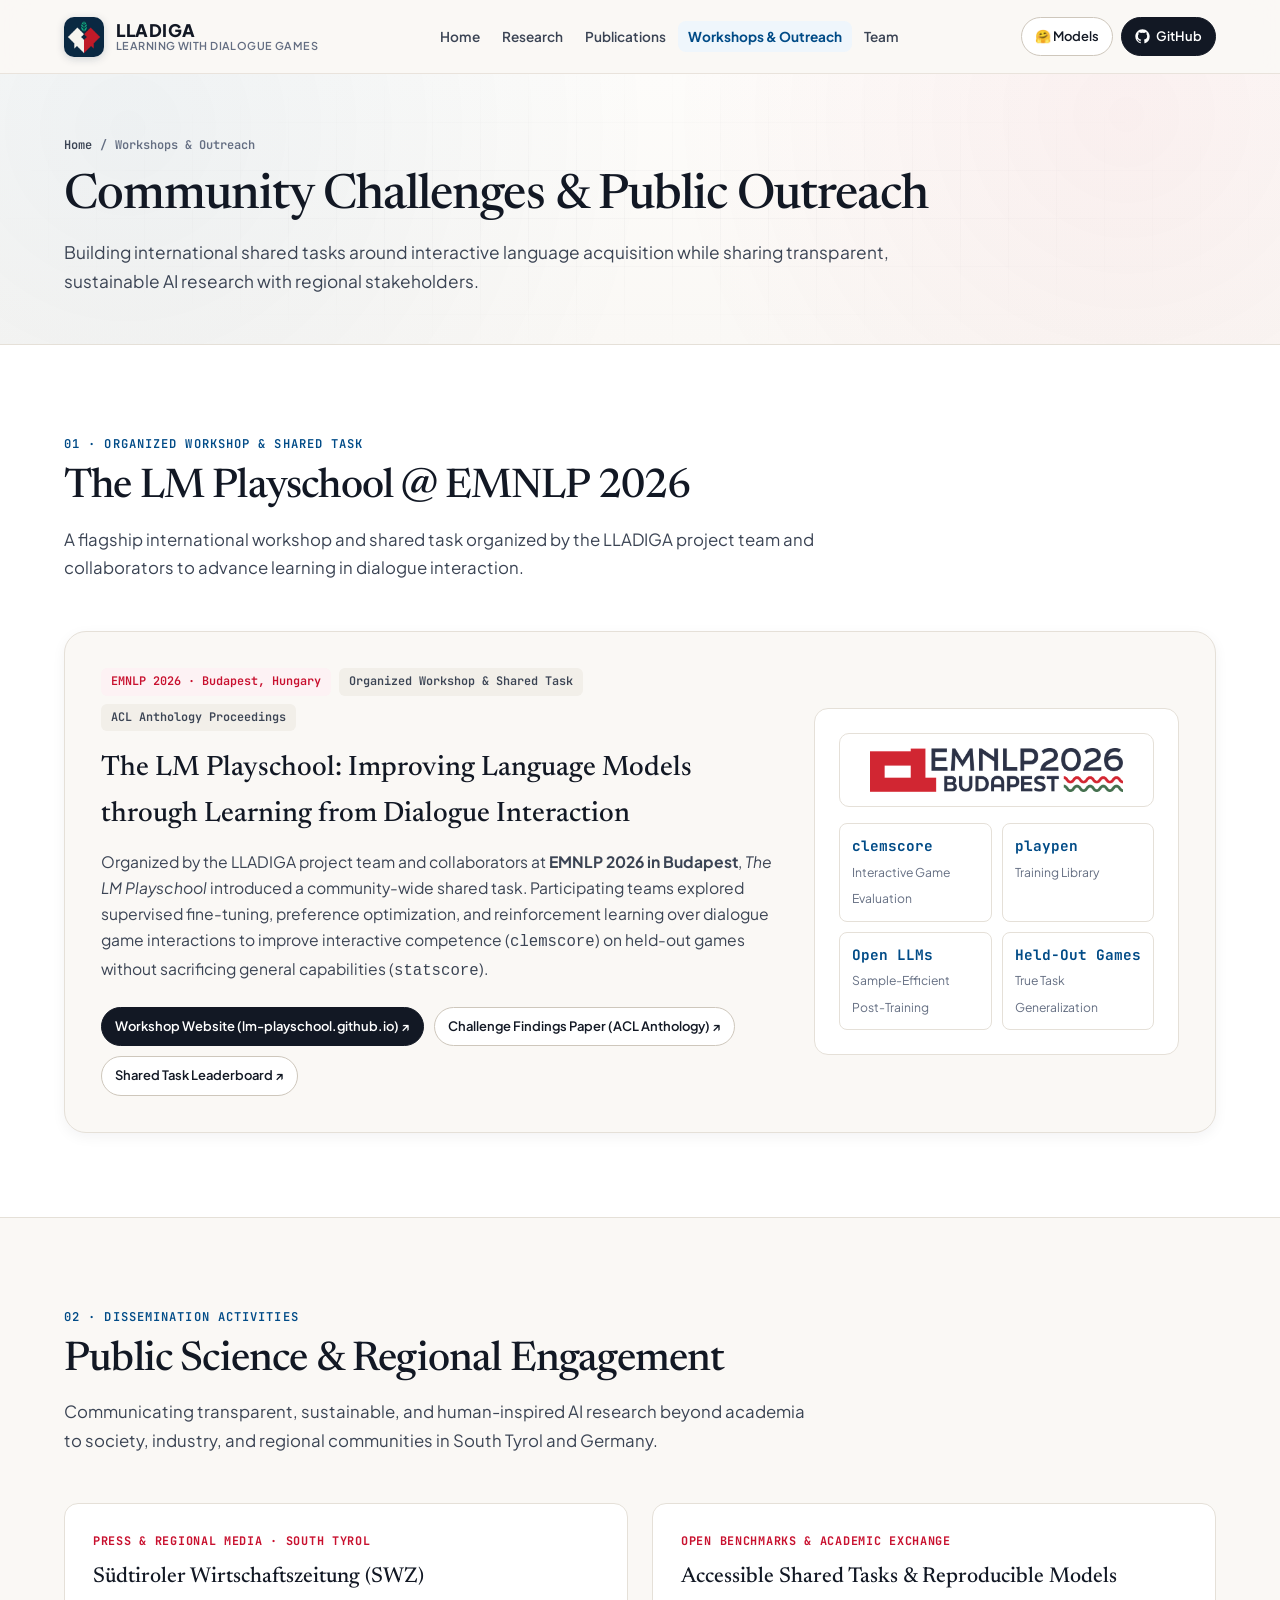
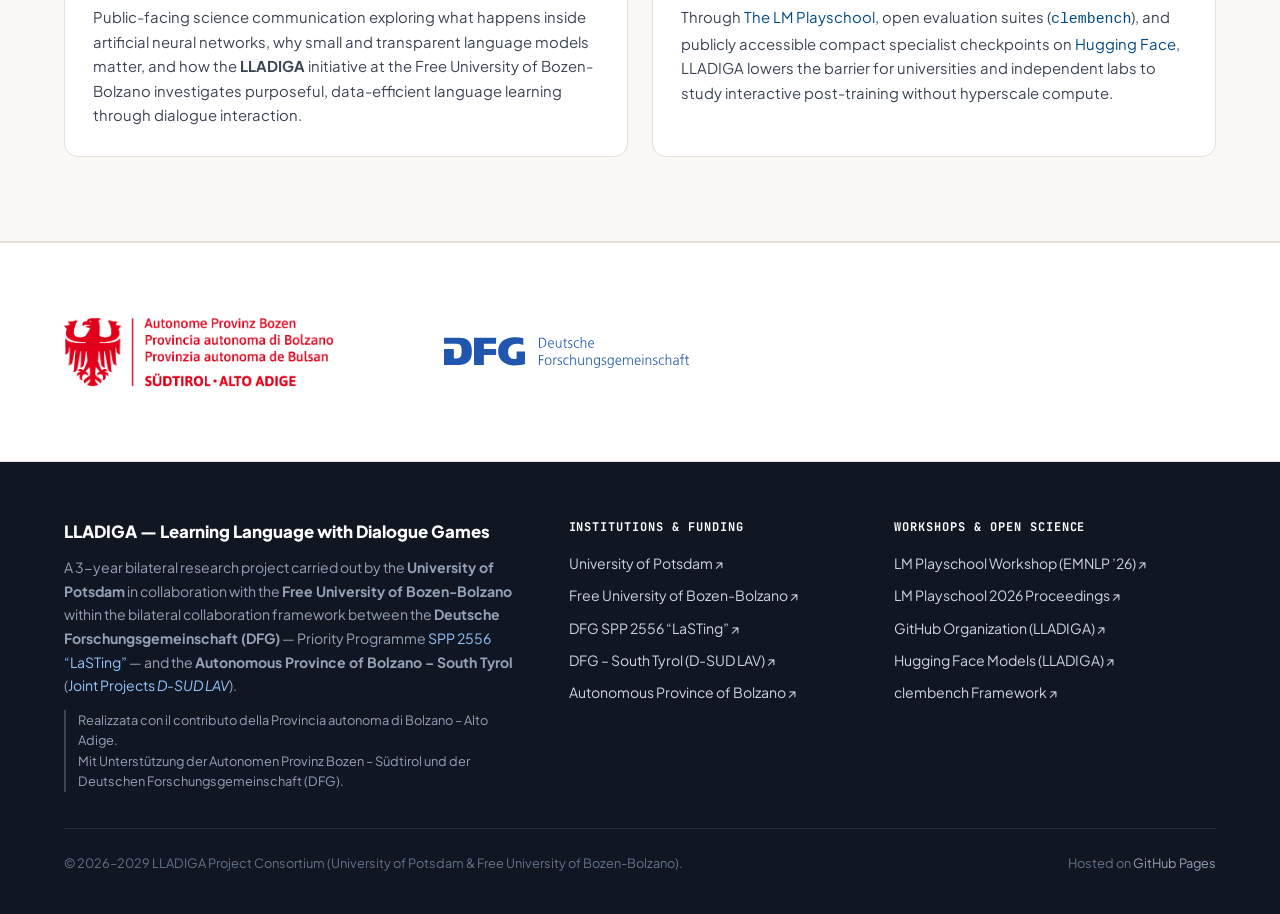
==== commit 2762bde5: "Add research questions, work packages and timeline to Research page Research page - Add Objective & " ====
--- a/community/index.html
+++ b/community/index.html
@@ -21,7 +21,7 @@
   <link rel="preconnect" href="https://fonts.gstatic.com" crossorigin />
   <link href="https://fonts.googleapis.com/css2?family=JetBrains+Mono:wght@400;500;600;700&amp;family=Newsreader:ital,opsz,wght@0,6..72,400;0,6..72,500;0,6..72,600;1,6..72,400;1,6..72,500&amp;family=Plus+Jakarta+Sans:wght@400;500;600;700;800&amp;display=swap" rel="stylesheet" />
 
-  <link rel="stylesheet" href="/assets/css/styles.css" />
+  <link rel="stylesheet" href="/assets/css/styles.css?v=2" />
 </head>
 <body>
   <a href="#main-content" class="skip-link">Skip to main content</a>
@@ -98,7 +98,7 @@
             </div>
             <h3>The LM Playschool: Improving Language Models through Learning from Dialogue Interaction</h3>
             <p>
-              Organized by the LLADIGA project team and collaborators at <strong>EMNLP 2026 in Budapest</strong>, <em>The LM Playschool</em> introduced a community-wide shared task built on the <code>lm-playpen</code> workbench. Participating teams explored supervised fine-tuning, preference optimization, and reinforcement learning over dialogue game interactions to improve interactive competence (<code>clemscore</code>) on held-out games without sacrificing general capabilities (<code>statscore</code>).
+              Organized by the LLADIGA project team and collaborators at <strong>EMNLP 2026 in Budapest</strong>, <em>The LM Playschool</em> introduced a community-wide shared task. Participating teams explored supervised fine-tuning, preference optimization, and reinforcement learning over dialogue game interactions to improve interactive competence (<code>clemscore</code>) on held-out games without sacrificing general capabilities (<code>statscore</code>).
             </p>
             <div class="pub-actions">
               <a href="https://lm-playschool.github.io/" target="_blank" rel="noopener noreferrer" class="btn-pill primary">
@@ -123,8 +123,8 @@
                 <span>Interactive Game Evaluation</span>
               </div>
               <div class="c-stat">
-                <strong>lm-playpen</strong>
-                <span>Learning Workbench</span>
+                <strong>playpen</strong>
+                <span>Training Library</span>
               </div>
               <div class="c-stat">
                 <strong>Open LLMs</strong>
@@ -243,7 +243,7 @@
     </div>
   </footer>
 
-  <script src="/assets/js/site-data.js"></script>
-  <script src="/assets/js/main.js"></script>
+  <script src="/assets/js/site-data.js?v=2"></script>
+  <script src="/assets/js/main.js?v=2"></script>
 </body>
 </html>
--- a/assets/css/styles.css
+++ b/assets/css/styles.css
@@ -26,6 +26,11 @@
   --accent-teal-soft: #ECFDF8;
   --accent-amber: #B45309;
   --accent-amber-soft: #FEF3C7;
+
+  /* Timeline lead institutions */
+  --lead-up: #F0B429;             /* University of Potsdam */
+  --lead-bz: #5E9F4F;             /* Free University of Bozen-Bolzano */
+  --lead-joint: #E07B39;          /* Joint */
 
   /* Borders & Shadows */
   --border-subtle: #E5E0D8;
@@ -1200,70 +1205,452 @@
 }
 
 /* ==========================================================================
-   Research Pillars Grid
+   Research Questions Grid
    ========================================================================== */
-.pillars-grid {
+.rq-grid {
+  list-style: none;
+  margin: 0;
+  padding: 0;
   display: grid;
   grid-template-columns: repeat(2, 1fr);
   gap: 24px;
 }
 
-.pillar-card {
+.rq-card {
+  background: var(--bg-canvas);
+  border: 1px solid var(--border-subtle);
+  border-left: 4px solid var(--accent-crimson);
+  border-radius: var(--radius-md);
+  padding: 26px 30px 28px;
+}
+
+.rq-head {
+  display: flex;
+  flex-wrap: wrap;
+  align-items: center;
+  gap: 10px;
+  margin-bottom: 12px;
+}
+
+.rq-num {
+  font-family: var(--font-mono);
+  font-size: 0.9rem;
+  font-weight: 700;
+  color: var(--accent-crimson);
+  letter-spacing: 0.06em;
+}
+
+.rq-dim {
+  font-family: var(--font-mono);
+  font-size: 0.72rem;
+  text-transform: uppercase;
+  letter-spacing: 0.06em;
+  padding: 3px 9px;
+  border-radius: 6px;
+  background: var(--accent-blue-soft);
+  color: var(--accent-blue);
+}
+
+.rq-card:target {
+  border-color: var(--accent-crimson);
+  box-shadow: var(--shadow-md);
+}
+
+.rq-text {
+  margin: 0;
+  font-family: var(--font-serif);
+  font-size: 1.32rem;
+  line-height: 1.4;
+  color: var(--ink-primary);
+}
+
+/* ==========================================================================
+   Work Packages Grid
+   ========================================================================== */
+.wp-grid {
+  display: grid;
+  grid-template-columns: repeat(2, 1fr);
+  gap: 24px;
+}
+
+.wp-card {
   background: var(--bg-surface);
   border: 1px solid var(--border-subtle);
+  border-top: 3px solid var(--accent-blue);
   border-radius: var(--radius-md);
-  padding: 30px;
+  padding: 28px 30px;
   display: flex;
   flex-direction: column;
-  justify-content: space-between;
-  transition: transform 0.2s ease, box-shadow 0.2s ease, border-color 0.2s ease;
-}
-
-.pillar-card:hover {
+  transition: transform 0.2s ease, box-shadow 0.2s ease;
+}
+
+.wp-card:hover {
   transform: translateY(-3px);
   box-shadow: var(--shadow-md);
-  border-color: var(--border-strong);
-}
-
-.pillar-num {
-  font-family: var(--font-mono);
-  font-size: 0.76rem;
+}
+
+.wp-head {
+  display: flex;
+  align-items: center;
+  gap: 18px;
+  padding-bottom: 18px;
+  margin-bottom: 18px;
+  border-bottom: 1px solid var(--border-subtle);
+}
+
+.wp-num {
+  flex-shrink: 0;
+  display: inline-flex;
+  align-items: center;
+  justify-content: center;
+  width: 52px;
+  height: 52px;
+  border-radius: var(--radius-sm);
+  background: var(--accent-blue-soft);
+  font-family: var(--font-mono);
+  font-size: 1.15rem;
   font-weight: 700;
-  color: var(--accent-crimson);
+  color: var(--accent-blue);
+}
+
+.wp-kicker {
+  display: block;
+  font-family: var(--font-mono);
+  font-size: 0.72rem;
+  font-weight: 600;
+  text-transform: uppercase;
   letter-spacing: 0.08em;
-  text-transform: uppercase;
-  margin-bottom: 10px;
-}
-
-.pillar-card h3 {
+  color: var(--ink-muted);
+  margin-bottom: 4px;
+}
+
+.wp-card h3 {
   font-family: var(--font-serif);
   font-size: 1.42rem;
   font-weight: 500;
-  margin: 0 0 12px;
-  color: var(--ink-primary);
-}
-
-.pillar-card p {
-  margin: 0 0 18px;
+  line-height: 1.25;
+  margin: 0;
+  color: var(--ink-primary);
+}
+
+.wp-card p {
+  margin: 0;
   font-size: 0.95rem;
   color: var(--ink-secondary);
   line-height: 1.68;
 }
 
-.pillar-tags {
+/* ==========================================================================
+   Execution Timeline (Gantt)
+   ========================================================================== */
+.sr-only {
+  position: absolute;
+  width: 1px;
+  height: 1px;
+  padding: 0;
+  margin: -1px;
+  overflow: hidden;
+  clip: rect(0, 0, 0, 0);
+  white-space: nowrap;
+  border: 0;
+}
+
+.tl-legend {
+  list-style: none;
+  margin: 0 0 22px;
+  padding: 0;
   display: flex;
   flex-wrap: wrap;
-  gap: 7px;
-  margin-top: auto;
-}
-
-.pillar-tags span {
-  font-family: var(--font-mono);
+  gap: 10px 26px;
+  font-size: 0.88rem;
+  color: var(--ink-secondary);
+}
+
+.tl-legend li {
+  display: inline-flex;
+  align-items: center;
+  gap: 9px;
+}
+
+.tl-swatch {
+  width: 26px;
+  height: 12px;
+  border-radius: 3px;
+}
+
+.tl-swatch.up, .tl-bar.up { background: var(--lead-up); }
+.tl-swatch.bz, .tl-bar.bz { background: var(--lead-bz); }
+.tl-swatch.joint, .tl-bar.joint { background: var(--lead-joint); }
+
+.tl-scroll {
+  overflow-x: auto;
+  background: var(--bg-canvas);
+  border: 1px solid var(--border-subtle);
+  border-radius: var(--radius-md);
+  padding: 8px 24px 18px;
+}
+
+.tl-chart {
+  min-width: 940px;
+}
+
+.tl-row {
+  display: grid;
+  grid-template-columns:
+    [label] minmax(310px, 2.1fr)
+    [y1q1] 1fr [y1q2] 1fr [y1q3] 1fr [y1q4] 1fr
+    [y2q1] 1fr [y2q2] 1fr [y2q3] 1fr [y2q4] 1fr
+    [y3q1] 1fr [y3q2] 1fr [y3q3] 1fr [y3q4] 1fr [end];
+  min-height: 34px;
+  border-bottom: 1px solid var(--border-subtle);
+}
+
+.tl-row > * {
+  grid-row: 1;
+}
+
+.tl-label {
+  grid-column: label / y1q1;
+  align-self: center;
+  padding: 6px 16px 6px 0;
+  font-size: 0.88rem;
+  color: var(--ink-secondary);
+  line-height: 1.35;
+}
+
+.tl-id {
+  font-family: var(--font-mono);
+  font-size: 0.74rem;
+  font-weight: 600;
+  color: var(--ink-muted);
+  margin-right: 4px;
+}
+
+.tl-track {
+  grid-column: y1q1 / end;
+  background-image:
+    linear-gradient(to right, var(--border-strong) 1px, transparent 1px),
+    linear-gradient(to right, var(--border-subtle) 1px, transparent 1px);
+  background-size: calc(100% / 3) 100%, calc(100% / 12) 100%;
+  border-right: 1px solid var(--border-strong);
+}
+
+.tl-bar {
+  align-self: center;
+  height: 16px;
+  margin: 0 3px;
+  border-radius: 4px;
+}
+
+/* Header rows */
+.tl-years,
+.tl-quarters {
+  min-height: 0;
+  font-family: var(--font-mono);
+  text-align: center;
+}
+
+.tl-years {
+  border-bottom: none;
+  padding-top: 10px;
+  font-size: 0.74rem;
+  font-weight: 700;
+  text-transform: uppercase;
+  letter-spacing: 0.08em;
+  color: var(--ink-primary);
+}
+
+.tl-years > span:not(.tl-label) {
+  padding-bottom: 4px;
+  border-bottom: 2px solid var(--accent-blue);
+  margin: 0 6px;
+}
+
+.tl-quarters {
   font-size: 0.72rem;
-  padding: 4px 9px;
-  border-radius: 6px;
-  background: var(--bg-subtle);
-  color: var(--ink-secondary);
+  color: var(--ink-muted);
+  border-bottom: 1px solid var(--border-strong);
+}
+
+.tl-quarters > span:not(.tl-label) {
+  padding: 6px 0;
+}
+
+/* Work package group rows */
+.tl-wp {
+  min-height: 0;
+  border-bottom: none;
+}
+
+.tl-wp .tl-label {
+  grid-column: label / end;
+  padding: 18px 0 6px;
+  font-size: 0.8rem;
+  font-weight: 700;
+  text-transform: uppercase;
+  letter-spacing: 0.05em;
+  color: var(--accent-blue);
+}
+
+/* Task rows & detail popovers */
+.tl-hint {
+  margin-left: auto;
+  font-size: 0.8rem;
+  font-style: italic;
+  color: var(--ink-muted);
+}
+
+.tl-task {
+  position: relative;
+  cursor: default;
+  transition: background-color 0.15s ease;
+}
+
+.tl-task:has(.tl-label:hover),
+.tl-task:focus-visible {
+  background-color: rgba(0, 75, 135, 0.045);
+}
+
+.tl-task:focus-visible {
+  outline: 2px solid var(--accent-blue);
+  outline-offset: -2px;
+  border-radius: 4px;
+}
+
+.tl-task .tl-label:hover,
+.tl-task:focus-visible .tl-label {
+  color: var(--ink-primary);
+}
+
+/* Affordance: dotted underline signals that the task name has details */
+.tl-name {
+  text-decoration: underline dotted var(--border-strong);
+  text-decoration-thickness: 1px;
+  text-underline-offset: 4px;
+  transition: color 0.15s ease, text-decoration-color 0.15s ease;
+}
+
+.tl-task .tl-label {
+  cursor: help;
+}
+
+.tl-task .tl-label:hover .tl-name,
+.tl-task:focus-visible .tl-name,
+.tl-task.is-open .tl-name {
+  color: var(--accent-blue);
+  text-decoration-color: var(--accent-blue);
+}
+
+.tl-pop {
+  position: absolute;
+  top: calc(100% - 4px);
+  left: 0;
+  z-index: 20;
+  width: 380px;
+  padding: 14px 16px;
+  border-radius: var(--radius-sm);
+  background: var(--bg-elevated);
+  color: var(--ink-on-dark);
+  box-shadow: var(--shadow-lg);
+  pointer-events: none;
+  opacity: 0;
+  visibility: hidden;
+  transform: translateY(4px);
+  transition: opacity 0.15s ease, transform 0.15s ease, visibility 0.15s;
+}
+
+.tl-pop-meta {
+  display: flex;
+  align-items: center;
+  gap: 8px;
+  margin-bottom: 6px;
+  font-family: var(--font-mono);
+  font-size: 0.7rem;
+  letter-spacing: 0.03em;
+  color: #A9B4C6;
+}
+
+.tl-pop-meta .tl-swatch {
+  width: 14px;
+  height: 8px;
+  border-radius: 2px;
+}
+
+.tl-pop p {
+  margin: 0;
+  font-size: 0.85rem;
+  line-height: 1.55;
+}
+
+/* Wide screens: chart fits, popover floats below the hovered row */
+@media (min-width: 1060px) {
+  .tl-scroll {
+    overflow: visible;
+  }
+
+  .tl-task .tl-label:hover ~ .tl-pop,
+  .tl-chart:not(:has(.tl-label:hover)) .tl-task:focus-visible .tl-pop {
+    opacity: 1;
+    visibility: visible;
+    transform: translateY(0);
+    transition-delay: 0.08s;
+  }
+}
+
+/* Narrower screens: tap a row to expand its details inline */
+@media (max-width: 1059px) {
+  .tl-hint {
+    margin-left: 0;
+  }
+
+  .tl-pop {
+    display: none;
+    position: static;
+    grid-row: 2;
+    grid-column: label / y1q1;
+    width: auto;
+    margin: 0 16px 10px 0;
+    box-shadow: none;
+    opacity: 1;
+    visibility: visible;
+    transform: none;
+  }
+
+  .tl-task {
+    cursor: pointer;
+  }
+
+  .tl-task .tl-label {
+    position: relative;
+    padding-right: 34px;
+    cursor: pointer;
+  }
+
+  /* +/– toggle indicator */
+  .tl-task .tl-label::after {
+    content: "+";
+    position: absolute;
+    right: 12px;
+    top: 50%;
+    transform: translateY(-50%);
+    font-family: var(--font-mono);
+    font-size: 0.95rem;
+    font-weight: 600;
+    color: var(--ink-muted);
+  }
+
+  .tl-task.is-open .tl-label::after {
+    content: "–";
+    color: var(--accent-blue);
+  }
+
+  .tl-task.is-open {
+    background-color: rgba(0, 75, 135, 0.045);
+  }
+
+  .tl-task.is-open .tl-pop {
+    display: block;
+  }
 }
 
 /* ==========================================================================
@@ -1940,7 +2327,8 @@
     border-bottom: 1px solid rgba(255, 255, 255, 0.08);
   }
 
-  .pillars-grid,
+  .wp-grid,
+  .rq-grid,
   .resources-grid,
   .dissem-grid,
   .team-grid,
@@ -1973,7 +2361,8 @@
 
   .spp-feature,
   .challenge-spotlight,
-  .pillar-card {
+  .wp-card,
+  .rq-card {
     padding: 24px;
   }
 
